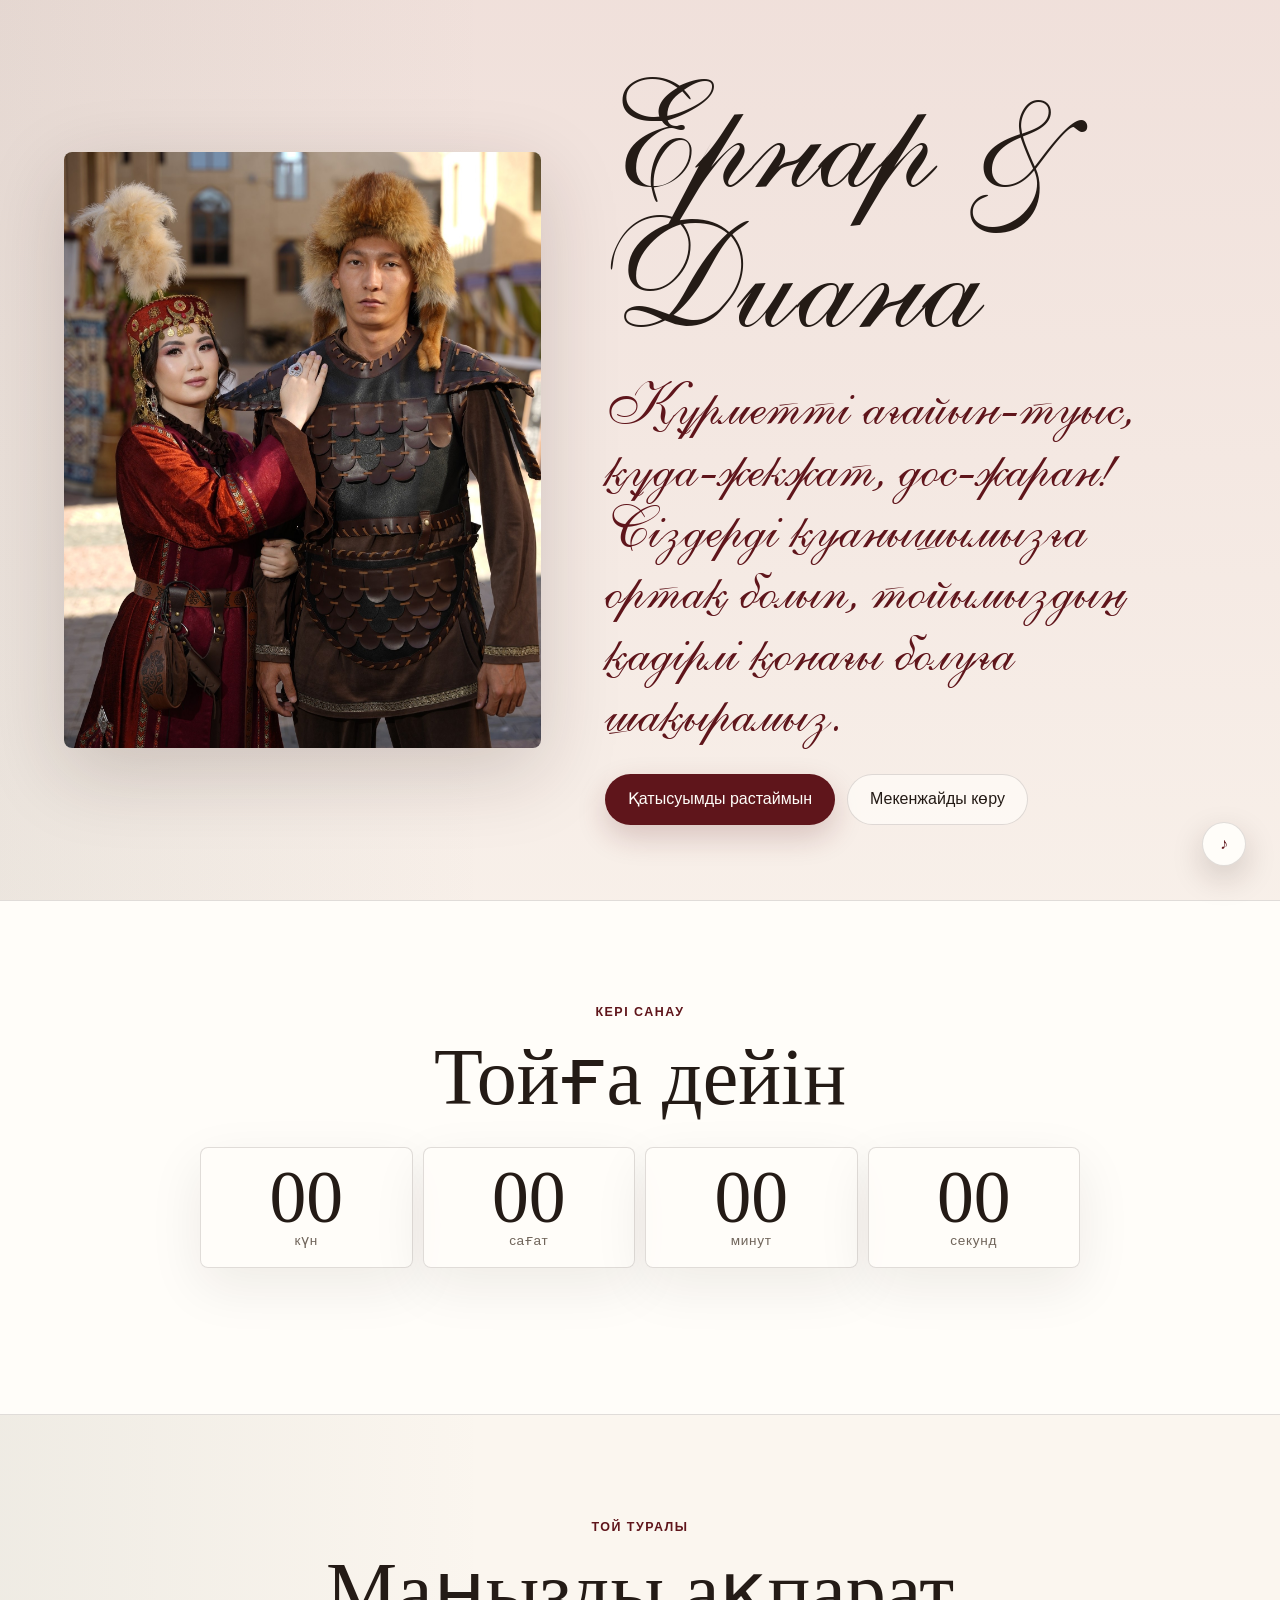
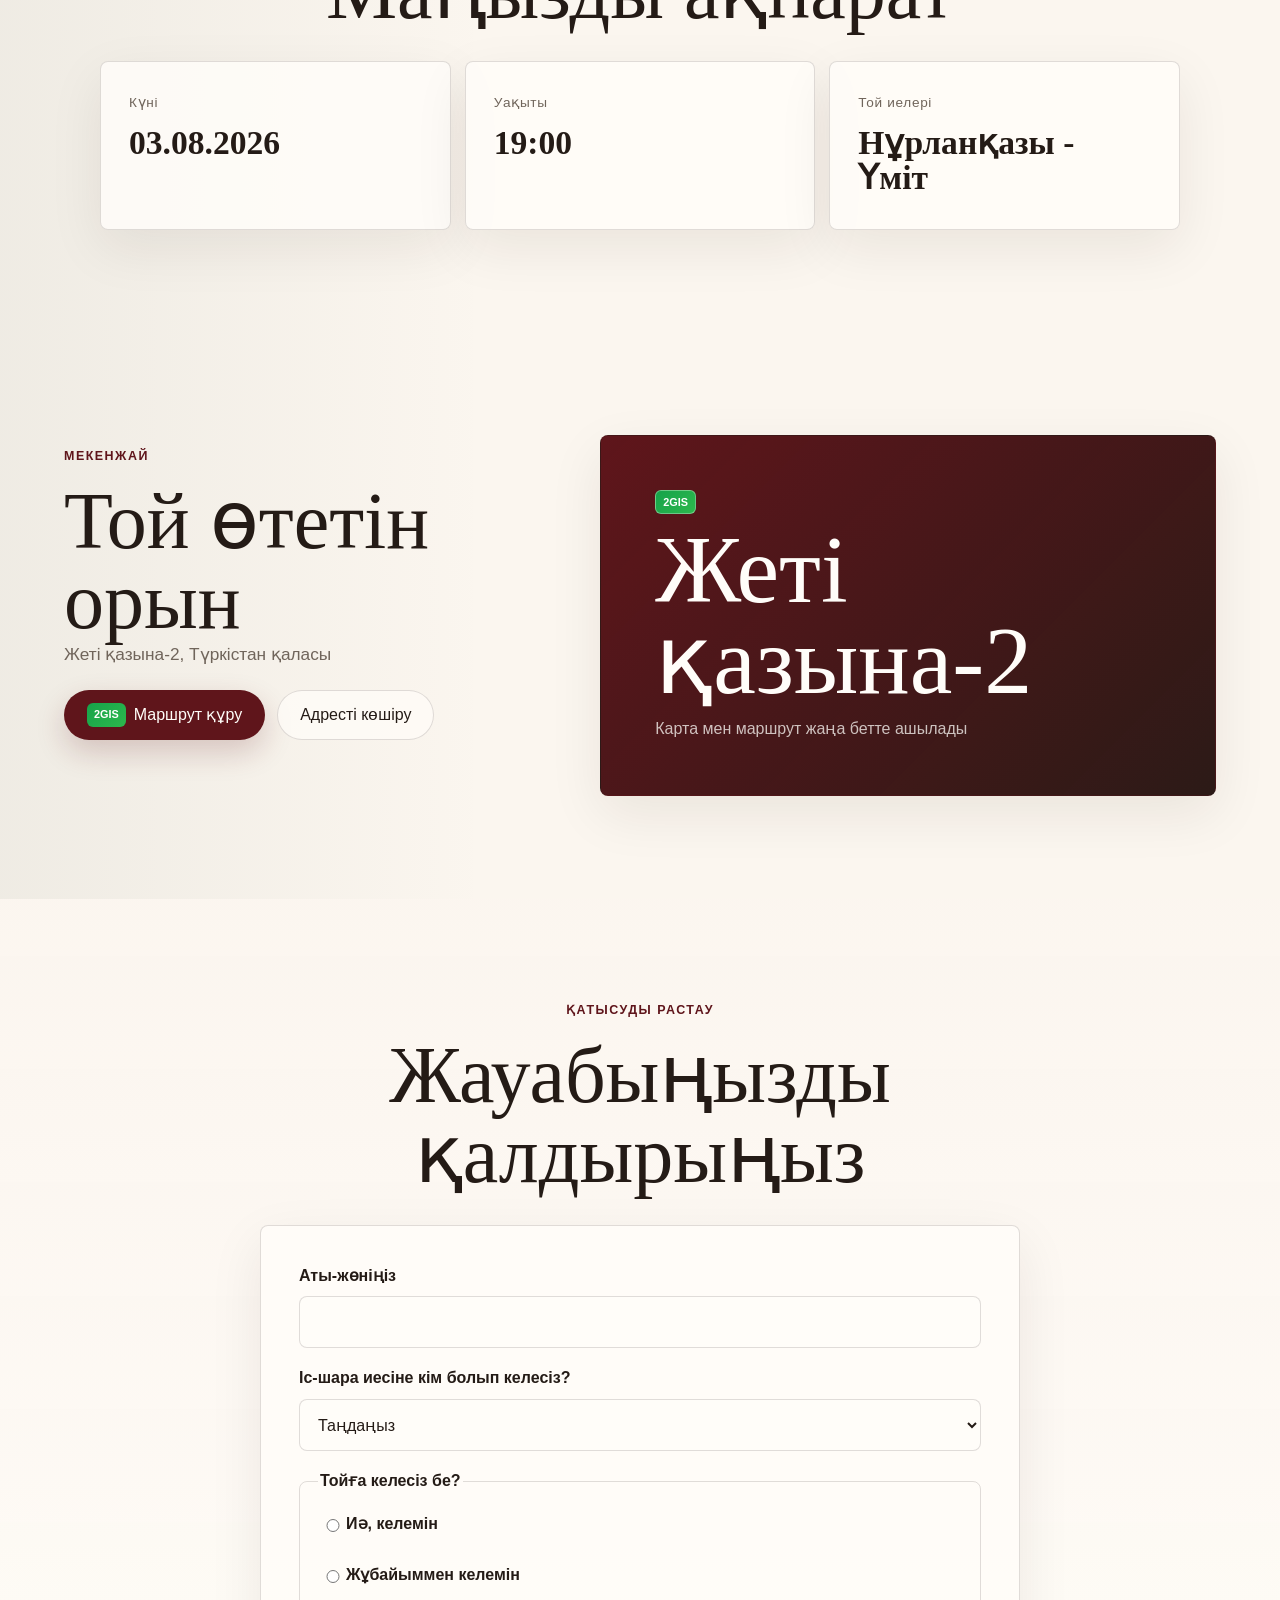
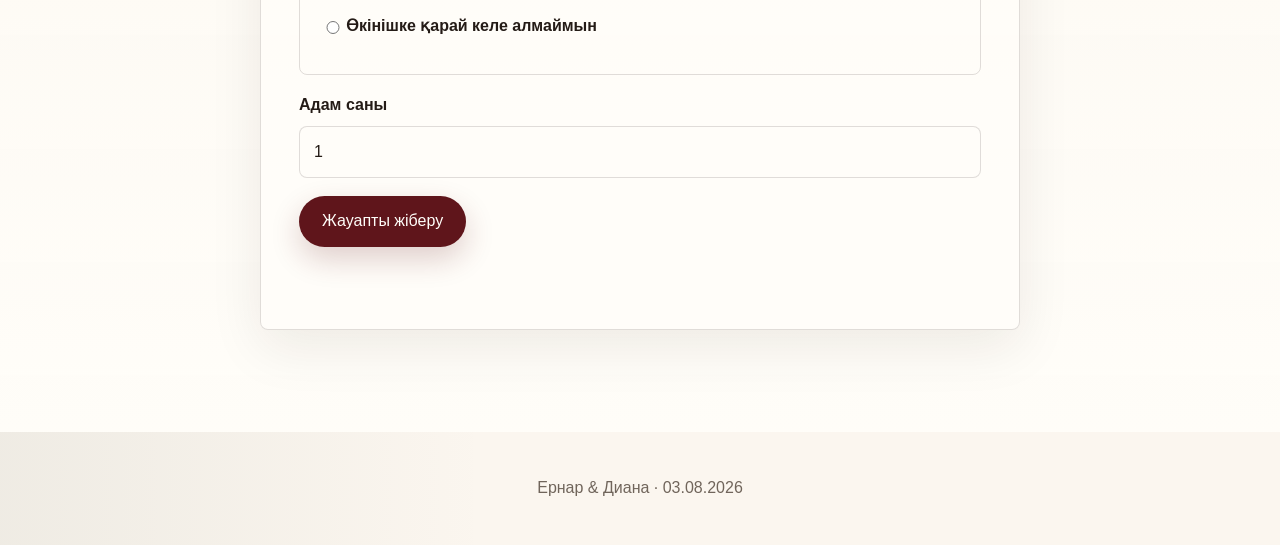
==== index.html @ bd75f4a7 "Prepare wedding site for Vercel" ====
<!doctype html>
<html lang="ru">
  <head>
    <meta charset="utf-8" />
    <meta name="viewport" content="width=device-width, initial-scale=1" />
    <title>Ернар & Диана</title>
    <meta
      name="description"
      content="Свадебное приглашение Ернара и Дианы"
    />
    <link rel="preload" href="app.css" as="style" />
    <link rel="stylesheet" href="app.css" />
  </head>
  <body>
    <audio id="bgMusic" loop preload="auto">
      <source
        src="assets/toi-music.mp3"
        type="audio/mpeg"
      />
    </audio>

    <button class="music-button floating-music" id="musicToggle" type="button" aria-label="Включить музыку">
      ♪
    </button>

    <main id="home">
      <section class="hero" aria-labelledby="heroTitle">
        <figure class="hero__photo" data-reveal="fade">
          <img src="assets/IMG_2744.JPG.jpeg" alt="Ернар мен Диана ұлттық киімде" />
        </figure>
        <div class="hero__content">
          <h1 id="heroTitle" data-reveal="up">Ернар & Диана</h1>
          <p class="hero__lead" data-reveal="up">
            Құрметті ағайын-туыс, құда-жекжат, дос-жаран! Сіздерді қуанышымызға
            ортақ болып, тойымыздың қадірлі қонағы болуға шақырамыз.
          </p>
          <div class="hero__actions" data-reveal="up">
            <a class="primary-button" href="#rsvp">Қатысуымды растаймын</a>
            <a class="ghost-button" href="#route">Мекенжайды көру</a>
          </div>
        </div>
      </section>

      <section class="section countdown-section" aria-labelledby="countdownTitle">
        <div class="section-heading" data-reveal="up">
          <p class="eyebrow">Кері санау</p>
          <h2 id="countdownTitle">Тойға дейін</h2>
        </div>
        <div class="countdown" id="countdown" aria-live="polite">
          <div data-reveal="up"><strong id="days">00</strong><span>күн</span></div>
          <div data-reveal="up" style="--reveal-delay: 80ms"><strong id="hours">00</strong><span>сағат</span></div>
          <div data-reveal="up" style="--reveal-delay: 160ms"><strong id="minutes">00</strong><span>минут</span></div>
          <div data-reveal="up" style="--reveal-delay: 240ms"><strong id="seconds">00</strong><span>секунд</span></div>
        </div>
        <p class="countdown-note" id="countdownNote" data-reveal="up"></p>
      </section>

      <section class="section details" id="details" aria-labelledby="detailsTitle">
        <div class="section-heading" data-reveal="up">
          <p class="eyebrow">Той туралы</p>
          <h2 id="detailsTitle">Маңызды ақпарат</h2>
        </div>
        <div class="detail-grid">
          <article data-reveal="up">
            <span>Күні</span>
            <strong>03.08.2026</strong>
          </article>
          <article data-reveal="up" style="--reveal-delay: 90ms">
            <span>Уақыты</span>
            <strong>19:00</strong>
          </article>
          <article data-reveal="up" style="--reveal-delay: 180ms">
            <span>Той иелері</span>
            <strong>Нұрланқазы - Үміт</strong>
          </article>
        </div>
      </section>

      <section class="section route" id="route" aria-labelledby="routeTitle">
        <div class="route__copy" data-reveal="left">
          <p class="eyebrow">Мекенжай</p>
          <h2 id="routeTitle">Той өтетін орын</h2>
          <p id="addressText"></p>
          <div class="route__actions">
            <a
              class="primary-button"
              href="https://2gis.kz/turkestan/geo/70000001106093046/68.244340,43.317621"
              target="_blank"
              rel="noopener"
            >
              <span class="gis-icon" aria-hidden="true">2GIS</span>
              Маршрут құру
            </a>
            <button class="ghost-button" id="copyAddress" type="button">
              Адресті көшіру
            </button>
          </div>
          <p class="status-text" id="copyStatus" aria-live="polite"></p>
        </div>
        <a
          class="map-link"
          href="https://2gis.kz/turkestan/geo/70000001106093046/68.244340,43.317621"
          target="_blank"
          rel="noopener"
          data-reveal="right"
          aria-label="Открыть маршрут в 2GIS"
        >
          <span class="gis-icon" aria-hidden="true">2GIS</span>
          <strong>Жеті қазына-2</strong>
          <small>Карта мен маршрут жаңа бетте ашылады</small>
        </a>
      </section>

      <section class="section rsvp" id="rsvp" aria-labelledby="rsvpTitle">
        <div class="section-heading" data-reveal="up">
          <p class="eyebrow">Қатысуды растау</p>
          <h2 id="rsvpTitle">Жауабыңызды қалдырыңыз</h2>
        </div>
        <form class="rsvp-form" id="rsvpForm" data-reveal="up">
          <label>
            <span>Аты-жөніңіз</span>
            <input name="fullName" type="text" autocomplete="name" required />
          </label>

          <label>
            <span>Іс-шара иесіне кім болып келесіз?</span>
            <select name="relation" id="relationSelect" required>
              <option value="">Таңдаңыз</option>
              <option>Туысы</option>
              <option>Құда-жекжат</option>
              <option>Досы</option>
              <option>Әріптесі</option>
              <option>Көршісі</option>
              <option value="Басқа">Басқа</option>
            </select>
          </label>

          <label class="relation-other" id="relationOther" hidden>
            <span>Өзіңіз жазыңыз</span>
            <input name="relationOther" type="text" maxlength="80" />
          </label>

          <fieldset>
            <legend>Тойға келесіз бе?</legend>
            <label class="radio-line">
              <input type="radio" name="attendance" value="Иә, келемін" required />
              <span>Иә, келемін</span>
            </label>
            <label class="radio-line">
              <input type="radio" name="attendance" value="Жұбайыммен келемін" />
              <span>Жұбайыммен келемін</span>
            </label>
            <label class="radio-line">
              <input type="radio" name="attendance" value="Өкінішке қарай келе алмаймын" />
              <span>Өкінішке қарай келе алмаймын</span>
            </label>
          </fieldset>

          <label>
            <span>Адам саны</span>
            <input name="guestCount" type="number" min="1" max="10" value="1" required />
          </label>

          <button class="primary-button" type="submit">Жауапты жіберу</button>
          <p class="status-text" id="formStatus" aria-live="polite"></p>
        </form>
      </section>
    </main>

    <footer class="site-footer">
      <p>Ернар & Диана · 03.08.2026</p>
    </footer>

    <script src="app.js" defer></script>
  </body>
</html>
---- app.css ----
@font-face {
  font-family: "Kazakh Script";
  src: url("assets/kazakh-script.woff2") format("woff2");
  font-weight: 400;
  font-style: normal;
  font-display: swap;
}

:root {
  --ink: #241b16;
  --muted: #70655b;
  --paper: #fbf6ef;
  --pearl: #fffdf9;
  --garnet: #8f1f28;
  --garnet-dark: #5f151b;
  --gold: #b98a4b;
  --sage: #637060;
  --line: rgba(36, 27, 22, 0.14);
  --shadow: 0 24px 80px rgba(42, 24, 16, 0.18);
  --radius: 8px;
  --ease: cubic-bezier(0.22, 1, 0.36, 1);
  color-scheme: light;
}

* {
  box-sizing: border-box;
}

html {
  scroll-behavior: smooth;
}

body {
  margin: 0;
  color: var(--ink);
  background:
    linear-gradient(90deg, rgba(99, 112, 96, 0.08), transparent 38%),
    linear-gradient(180deg, rgba(143, 31, 40, 0.1), transparent 34%),
    var(--paper);
  font-family: Montserrat, Arial, sans-serif;
  line-height: 1.55;
  -webkit-font-smoothing: antialiased;
  -moz-osx-font-smoothing: grayscale;
}

button,
input,
select {
  font: inherit;
}

a {
  color: inherit;
  text-decoration: none;
}

img {
  display: block;
  width: 100%;
  height: auto;
}

[hidden] {
  display: none !important;
}

[data-reveal] {
  opacity: 0;
  transition:
    opacity 0.8s var(--ease),
    transform 0.8s var(--ease);
  transition-delay: var(--reveal-delay, 0ms);
}

[data-reveal="up"] {
  transform: translateY(28px);
}

[data-reveal="down"] {
  transform: translateY(-20px);
}

[data-reveal="left"] {
  transform: translateX(-28px);
}

[data-reveal="right"] {
  transform: translateX(28px);
}

[data-reveal="fade"] {
  transform: none;
}

[data-reveal].is-visible {
  opacity: 1;
  transform: translate(0, 0);
}

.site-header {
  position: sticky;
  top: 0;
  z-index: 10;
  display: flex;
  align-items: center;
  justify-content: space-between;
  gap: 16px;
  padding: 14px clamp(18px, 5vw, 64px);
  border-bottom: 1px solid rgba(255, 255, 255, 0.7);
  background: rgba(251, 246, 239, 0.82);
  backdrop-filter: blur(18px);
}

.brand,
.music-button {
  width: 44px;
  height: 44px;
  display: grid;
  place-items: center;
  border: 1px solid var(--line);
  border-radius: 50%;
  background: var(--pearl);
}

.brand {
  font-family: Cormorant, Georgia, serif;
  font-weight: 700;
}

.music-button {
  color: var(--garnet-dark);
  cursor: pointer;
}

.floating-music {
  position: fixed;
  right: clamp(16px, 4vw, 34px);
  bottom: clamp(16px, 4vw, 34px);
  z-index: 20;
  box-shadow: 0 12px 32px rgba(42, 24, 16, 0.18);
}

.music-button.is-playing {
  color: var(--pearl);
  background: var(--garnet);
}

.top-nav {
  display: flex;
  align-items: center;
  gap: clamp(12px, 3vw, 32px);
  color: var(--muted);
  font-size: 0.92rem;
}

.top-nav a {
  transition: color 0.2s ease;
}

.top-nav a:hover {
  color: var(--ink);
}

.hero {
  min-height: 100svh;
  display: grid;
  grid-template-columns: minmax(300px, 0.78fr) minmax(320px, 1fr);
  gap: clamp(28px, 5vw, 76px);
  align-items: center;
  padding: clamp(24px, 5vw, 72px);
}

.hero__photo {
  margin: 0;
  border-radius: var(--radius);
  overflow: hidden;
  box-shadow: var(--shadow);
  background: var(--pearl);
}

.hero__photo img {
  aspect-ratio: 4 / 5;
  object-fit: cover;
  object-position: 52% 42%;
}

.hero__content {
  max-width: 720px;
}

.eyebrow {
  margin: 0 0 14px;
  color: var(--garnet-dark);
  font-size: 0.78rem;
  font-weight: 700;
  letter-spacing: 0.12em;
  text-transform: uppercase;
}

.hero h1 {
  margin: 0;
  font-family: "Kazakh Script", Cormorant, Georgia, serif;
  font-size: clamp(4.2rem, 13vw, 9.5rem);
  line-height: 0.92;
  font-weight: 400;
}

.hero__lead {
  max-width: 660px;
  margin: 22px 0 0;
  color: var(--garnet-dark);
  font-family: "Kazakh Script", Cormorant, Georgia, serif;
  font-size: clamp(2.05rem, 4.7vw, 3.65rem);
  line-height: 1.05;
  font-weight: 400;
}

.hero__actions,
.route__actions {
  display: flex;
  flex-wrap: wrap;
  gap: 12px;
}

.hero__actions {
  margin-top: 30px;
}

.primary-button,
.ghost-button {
  min-height: 48px;
  display: inline-flex;
  align-items: center;
  justify-content: center;
  gap: 8px;
  padding: 12px 22px;
  border: 1px solid transparent;
  border-radius: 999px;
  cursor: pointer;
  transition:
    transform 0.18s ease,
    box-shadow 0.18s ease,
    background 0.18s ease;
}

.gis-icon {
  min-width: 36px;
  height: 24px;
  display: inline-grid;
  place-items: center;
  padding: 0 7px;
  border-radius: 6px;
  color: #ffffff;
  background: linear-gradient(135deg, #16a34a, #2db84d);
  font-family: Montserrat, Arial, sans-serif;
  font-size: 0.68rem;
  font-weight: 800;
  letter-spacing: 0;
  line-height: 1;
}

.primary-button {
  color: var(--pearl);
  background: var(--garnet-dark);
  box-shadow: 0 12px 30px rgba(95, 21, 27, 0.2);
}

.ghost-button {
  color: var(--ink);
  border-color: var(--line);
  background: rgba(255, 253, 249, 0.72);
}

.primary-button:hover,
.ghost-button:hover {
  transform: translateY(-2px);
}

.primary-button:focus-visible,
.ghost-button:focus-visible,
.music-button:focus-visible,
.brand:focus-visible,
.top-nav a:focus-visible {
  outline: 3px solid rgba(185, 138, 75, 0.42);
  outline-offset: 3px;
}

.section {
  padding: clamp(54px, 8vw, 110px) clamp(18px, 5vw, 72px);
}

.section-heading {
  max-width: 760px;
  margin: 0 auto 30px;
  text-align: center;
}

.section h2,
.route h2 {
  margin: 0;
  font-family: Cormorant, Georgia, serif;
  font-size: clamp(2.4rem, 7vw, 5rem);
  line-height: 1;
  font-weight: 500;
}

.countdown-section,
.admin {
  background: var(--pearl);
  border-block: 1px solid var(--line);
}

.countdown {
  max-width: 880px;
  margin: 0 auto;
  display: grid;
  grid-template-columns: repeat(4, 1fr);
  gap: 10px;
}

.countdown div,
.detail-grid article,
.rsvp-form,
.table-wrap,
.map-link,
.admin-summary div {
  border: 1px solid var(--line);
  border-radius: var(--radius);
  background: rgba(255, 253, 249, 0.82);
  box-shadow: 0 18px 54px rgba(38, 28, 14, 0.08);
}

.countdown div {
  min-height: 112px;
  display: grid;
  place-items: center;
  padding: 16px 12px;
  text-align: center;
}

.countdown strong,
.admin-summary strong {
  display: block;
  font-family: Cormorant, Georgia, serif;
  font-size: clamp(2.4rem, 7vw, 4.6rem);
  line-height: 0.9;
  font-weight: 500;
}

.countdown span,
.detail-grid span,
.admin-summary span {
  color: var(--muted);
  font-size: 0.85rem;
  letter-spacing: 0.05em;
}

.countdown-note,
.status-text {
  min-height: 26px;
  margin: 18px 0 0;
  color: var(--sage);
  text-align: center;
}

.detail-grid {
  max-width: 1080px;
  margin: 0 auto;
  display: grid;
  grid-template-columns: repeat(3, 1fr);
  gap: 14px;
}

.detail-grid article {
  padding: 28px;
}

.detail-grid strong {
  display: block;
  margin: 10px 0 6px;
  font-family: Cormorant, Georgia, serif;
  font-size: 2.1rem;
  line-height: 1.05;
}

.detail-grid p,
.route__copy p:not(.eyebrow):not(.status-text) {
  margin: 0;
  color: var(--muted);
}

.route {
  display: grid;
  grid-template-columns: minmax(300px, 0.78fr) minmax(320px, 1fr);
  gap: clamp(22px, 5vw, 56px);
  align-items: center;
}

.route__copy p:not(.eyebrow):not(.status-text) {
  margin-bottom: 22px;
  font-size: 1.08rem;
}

.map-link {
  min-height: 360px;
  display: grid;
  align-content: center;
  gap: 10px;
  padding: clamp(28px, 5vw, 54px);
  color: var(--pearl);
  background:
    linear-gradient(135deg, rgba(95, 21, 27, 0.92), rgba(36, 27, 22, 0.86)),
    var(--garnet-dark);
}

.map-link span {
  width: max-content;
  border: 1px solid rgba(255, 253, 249, 0.34);
}

.map-link strong {
  font-family: Cormorant, Georgia, serif;
  font-size: clamp(3rem, 9vw, 6rem);
  line-height: 0.95;
  font-weight: 500;
}

.map-link small {
  color: rgba(255, 253, 249, 0.74);
  font-size: 1rem;
}

.rsvp {
  background:
    linear-gradient(180deg, rgba(251, 246, 239, 0.92), rgba(255, 253, 249, 0.96)),
    var(--paper);
}

.rsvp-form {
  max-width: 760px;
  margin: 0 auto;
  padding: clamp(22px, 4vw, 38px);
}

.rsvp-form label,
.rsvp-form fieldset {
  display: grid;
  gap: 8px;
  margin: 0 0 18px;
}

.rsvp-form span,
.rsvp-form legend {
  color: var(--ink);
  font-weight: 700;
}

.rsvp-form input,
.rsvp-form select {
  width: 100%;
  min-height: 52px;
  border: 1px solid var(--line);
  border-radius: 8px;
  padding: 12px 14px;
  color: var(--ink);
  background: var(--pearl);
}

.rsvp-form fieldset {
  border: 1px solid var(--line);
  border-radius: var(--radius);
  padding: 18px;
}

.radio-line {
  grid-template-columns: 20px 1fr;
  align-items: center;
  margin: 0;
  color: var(--muted);
}

.radio-line input {
  min-height: auto;
}

.relation-other {
  margin-top: -10px;
}

.relation-other span {
  color: var(--muted);
  font-size: 0.85rem;
  font-weight: 500;
}

.admin-summary {
  max-width: 1120px;
  margin: 0 auto 18px;
  display: grid;
  grid-template-columns: repeat(3, 1fr);
  gap: 12px;
}

.admin-summary div {
  padding: 18px;
  text-align: center;
}

.admin-actions {
  max-width: 1120px;
  margin: 0 auto 14px;
  display: flex;
  justify-content: flex-end;
}

body.is-admin-route {
  background: var(--pearl);
}

body.is-admin-route .hero,
body.is-admin-route .countdown-section,
body.is-admin-route .details,
body.is-admin-route .route,
body.is-admin-route .rsvp,
body.is-admin-route .site-footer,
body.is-admin-route .floating-music {
  display: none;
}

.table-wrap {
  max-width: 1120px;
  margin: 0 auto;
  overflow-x: auto;
}

table {
  width: 100%;
  min-width: 760px;
  border-collapse: collapse;
}

th,
td {
  padding: 16px;
  border-bottom: 1px solid var(--line);
  text-align: left;
}

th {
  color: var(--garnet-dark);
  font-size: 0.78rem;
  text-transform: uppercase;
}

td {
  color: var(--muted);
}

.site-footer {
  padding: 28px;
  color: var(--muted);
  text-align: center;
}

@media (prefers-reduced-motion: reduce) {
  html {
    scroll-behavior: auto;
  }

  [data-reveal] {
    opacity: 1;
    transform: none;
    transition: none;
  }
}

@media (max-width: 860px) {
  .hero,
  .route {
    grid-template-columns: 1fr;
  }

  .hero__photo {
    order: -1;
  }

  .hero__photo img {
    max-height: 72svh;
  }

  .countdown,
  .detail-grid {
    grid-template-columns: repeat(2, 1fr);
  }
}

@media (max-width: 560px) {
  .hero {
    min-height: auto;
    padding: 18px 16px 48px;
  }

  .hero h1 {
    font-size: clamp(3.5rem, 18vw, 5.2rem);
  }

  .hero__actions,
  .route__actions {
    flex-direction: column;
    align-items: stretch;
  }

  .primary-button,
  .ghost-button {
    width: 100%;
  }

  .countdown,
  .detail-grid,
  .admin-summary {
    grid-template-columns: 1fr;
  }

  .section {
    padding-inline: 16px;
  }

  .map-link {
    min-height: 280px;
  }
}
---- app.css ----
@font-face {
  font-family: "Kazakh Script";
  src: url("assets/kazakh-script.woff2") format("woff2");
  font-weight: 400;
  font-style: normal;
  font-display: swap;
}

:root {
  --ink: #241b16;
  --muted: #70655b;
  --paper: #fbf6ef;
  --pearl: #fffdf9;
  --garnet: #8f1f28;
  --garnet-dark: #5f151b;
  --gold: #b98a4b;
  --sage: #637060;
  --line: rgba(36, 27, 22, 0.14);
  --shadow: 0 24px 80px rgba(42, 24, 16, 0.18);
  --radius: 8px;
  --ease: cubic-bezier(0.22, 1, 0.36, 1);
  color-scheme: light;
}

* {
  box-sizing: border-box;
}

html {
  scroll-behavior: smooth;
}

body {
  margin: 0;
  color: var(--ink);
  background:
    linear-gradient(90deg, rgba(99, 112, 96, 0.08), transparent 38%),
    linear-gradient(180deg, rgba(143, 31, 40, 0.1), transparent 34%),
    var(--paper);
  font-family: Montserrat, Arial, sans-serif;
  line-height: 1.55;
  -webkit-font-smoothing: antialiased;
  -moz-osx-font-smoothing: grayscale;
}

button,
input,
select {
  font: inherit;
}

a {
  color: inherit;
  text-decoration: none;
}

img {
  display: block;
  width: 100%;
  height: auto;
}

[hidden] {
  display: none !important;
}

[data-reveal] {
  opacity: 0;
  transition:
    opacity 0.8s var(--ease),
    transform 0.8s var(--ease);
  transition-delay: var(--reveal-delay, 0ms);
}

[data-reveal="up"] {
  transform: translateY(28px);
}

[data-reveal="down"] {
  transform: translateY(-20px);
}

[data-reveal="left"] {
  transform: translateX(-28px);
}

[data-reveal="right"] {
  transform: translateX(28px);
}

[data-reveal="fade"] {
  transform: none;
}

[data-reveal].is-visible {
  opacity: 1;
  transform: translate(0, 0);
}

.site-header {
  position: sticky;
  top: 0;
  z-index: 10;
  display: flex;
  align-items: center;
  justify-content: space-between;
  gap: 16px;
  padding: 14px clamp(18px, 5vw, 64px);
  border-bottom: 1px solid rgba(255, 255, 255, 0.7);
  background: rgba(251, 246, 239, 0.82);
  backdrop-filter: blur(18px);
}

.brand,
.music-button {
  width: 44px;
  height: 44px;
  display: grid;
  place-items: center;
  border: 1px solid var(--line);
  border-radius: 50%;
  background: var(--pearl);
}

.brand {
  font-family: Cormorant, Georgia, serif;
  font-weight: 700;
}

.music-button {
  color: var(--garnet-dark);
  cursor: pointer;
}

.floating-music {
  position: fixed;
  right: clamp(16px, 4vw, 34px);
  bottom: clamp(16px, 4vw, 34px);
  z-index: 20;
  box-shadow: 0 12px 32px rgba(42, 24, 16, 0.18);
}

.music-button.is-playing {
  color: var(--pearl);
  background: var(--garnet);
}

.top-nav {
  display: flex;
  align-items: center;
  gap: clamp(12px, 3vw, 32px);
  color: var(--muted);
  font-size: 0.92rem;
}

.top-nav a {
  transition: color 0.2s ease;
}

.top-nav a:hover {
  color: var(--ink);
}

.hero {
  min-height: 100svh;
  display: grid;
  grid-template-columns: minmax(300px, 0.78fr) minmax(320px, 1fr);
  gap: clamp(28px, 5vw, 76px);
  align-items: center;
  padding: clamp(24px, 5vw, 72px);
}

.hero__photo {
  margin: 0;
  border-radius: var(--radius);
  overflow: hidden;
  box-shadow: var(--shadow);
  background: var(--pearl);
}

.hero__photo img {
  aspect-ratio: 4 / 5;
  object-fit: cover;
  object-position: 52% 42%;
}

.hero__content {
  max-width: 720px;
}

.eyebrow {
  margin: 0 0 14px;
  color: var(--garnet-dark);
  font-size: 0.78rem;
  font-weight: 700;
  letter-spacing: 0.12em;
  text-transform: uppercase;
}

.hero h1 {
  margin: 0;
  font-family: "Kazakh Script", Cormorant, Georgia, serif;
  font-size: clamp(4.2rem, 13vw, 9.5rem);
  line-height: 0.92;
  font-weight: 400;
}

.hero__lead {
  max-width: 660px;
  margin: 22px 0 0;
  color: var(--garnet-dark);
  font-family: "Kazakh Script", Cormorant, Georgia, serif;
  font-size: clamp(2.05rem, 4.7vw, 3.65rem);
  line-height: 1.05;
  font-weight: 400;
}

.hero__actions,
.route__actions {
  display: flex;
  flex-wrap: wrap;
  gap: 12px;
}

.hero__actions {
  margin-top: 30px;
}

.primary-button,
.ghost-button {
  min-height: 48px;
  display: inline-flex;
  align-items: center;
  justify-content: center;
  gap: 8px;
  padding: 12px 22px;
  border: 1px solid transparent;
  border-radius: 999px;
  cursor: pointer;
  transition:
    transform 0.18s ease,
    box-shadow 0.18s ease,
    background 0.18s ease;
}

.gis-icon {
  min-width: 36px;
  height: 24px;
  display: inline-grid;
  place-items: center;
  padding: 0 7px;
  border-radius: 6px;
  color: #ffffff;
  background: linear-gradient(135deg, #16a34a, #2db84d);
  font-family: Montserrat, Arial, sans-serif;
  font-size: 0.68rem;
  font-weight: 800;
  letter-spacing: 0;
  line-height: 1;
}

.primary-button {
  color: var(--pearl);
  background: var(--garnet-dark);
  box-shadow: 0 12px 30px rgba(95, 21, 27, 0.2);
}

.ghost-button {
  color: var(--ink);
  border-color: var(--line);
  background: rgba(255, 253, 249, 0.72);
}

.primary-button:hover,
.ghost-button:hover {
  transform: translateY(-2px);
}

.primary-button:focus-visible,
.ghost-button:focus-visible,
.music-button:focus-visible,
.brand:focus-visible,
.top-nav a:focus-visible {
  outline: 3px solid rgba(185, 138, 75, 0.42);
  outline-offset: 3px;
}

.section {
  padding: clamp(54px, 8vw, 110px) clamp(18px, 5vw, 72px);
}

.section-heading {
  max-width: 760px;
  margin: 0 auto 30px;
  text-align: center;
}

.section h2,
.route h2 {
  margin: 0;
  font-family: Cormorant, Georgia, serif;
  font-size: clamp(2.4rem, 7vw, 5rem);
  line-height: 1;
  font-weight: 500;
}

.countdown-section,
.admin {
  background: var(--pearl);
  border-block: 1px solid var(--line);
}

.countdown {
  max-width: 880px;
  margin: 0 auto;
  display: grid;
  grid-template-columns: repeat(4, 1fr);
  gap: 10px;
}

.countdown div,
.detail-grid article,
.rsvp-form,
.table-wrap,
.map-link,
.admin-summary div {
  border: 1px solid var(--line);
  border-radius: var(--radius);
  background: rgba(255, 253, 249, 0.82);
  box-shadow: 0 18px 54px rgba(38, 28, 14, 0.08);
}

.countdown div {
  min-height: 112px;
  display: grid;
  place-items: center;
  padding: 16px 12px;
  text-align: center;
}

.countdown strong,
.admin-summary strong {
  display: block;
  font-family: Cormorant, Georgia, serif;
  font-size: clamp(2.4rem, 7vw, 4.6rem);
  line-height: 0.9;
  font-weight: 500;
}

.countdown span,
.detail-grid span,
.admin-summary span {
  color: var(--muted);
  font-size: 0.85rem;
  letter-spacing: 0.05em;
}

.countdown-note,
.status-text {
  min-height: 26px;
  margin: 18px 0 0;
  color: var(--sage);
  text-align: center;
}

.detail-grid {
  max-width: 1080px;
  margin: 0 auto;
  display: grid;
  grid-template-columns: repeat(3, 1fr);
  gap: 14px;
}

.detail-grid article {
  padding: 28px;
}

.detail-grid strong {
  display: block;
  margin: 10px 0 6px;
  font-family: Cormorant, Georgia, serif;
  font-size: 2.1rem;
  line-height: 1.05;
}

.detail-grid p,
.route__copy p:not(.eyebrow):not(.status-text) {
  margin: 0;
  color: var(--muted);
}

.route {
  display: grid;
  grid-template-columns: minmax(300px, 0.78fr) minmax(320px, 1fr);
  gap: clamp(22px, 5vw, 56px);
  align-items: center;
}

.route__copy p:not(.eyebrow):not(.status-text) {
  margin-bottom: 22px;
  font-size: 1.08rem;
}

.map-link {
  min-height: 360px;
  display: grid;
  align-content: center;
  gap: 10px;
  padding: clamp(28px, 5vw, 54px);
  color: var(--pearl);
  background:
    linear-gradient(135deg, rgba(95, 21, 27, 0.92), rgba(36, 27, 22, 0.86)),
    var(--garnet-dark);
}

.map-link span {
  width: max-content;
  border: 1px solid rgba(255, 253, 249, 0.34);
}

.map-link strong {
  font-family: Cormorant, Georgia, serif;
  font-size: clamp(3rem, 9vw, 6rem);
  line-height: 0.95;
  font-weight: 500;
}

.map-link small {
  color: rgba(255, 253, 249, 0.74);
  font-size: 1rem;
}

.rsvp {
  background:
    linear-gradient(180deg, rgba(251, 246, 239, 0.92), rgba(255, 253, 249, 0.96)),
    var(--paper);
}

.rsvp-form {
  max-width: 760px;
  margin: 0 auto;
  padding: clamp(22px, 4vw, 38px);
}

.rsvp-form label,
.rsvp-form fieldset {
  display: grid;
  gap: 8px;
  margin: 0 0 18px;
}

.rsvp-form span,
.rsvp-form legend {
  color: var(--ink);
  font-weight: 700;
}

.rsvp-form input,
.rsvp-form select {
  width: 100%;
  min-height: 52px;
  border: 1px solid var(--line);
  border-radius: 8px;
  padding: 12px 14px;
  color: var(--ink);
  background: var(--pearl);
}

.rsvp-form fieldset {
  border: 1px solid var(--line);
  border-radius: var(--radius);
  padding: 18px;
}

.radio-line {
  grid-template-columns: 20px 1fr;
  align-items: center;
  margin: 0;
  color: var(--muted);
}

.radio-line input {
  min-height: auto;
}

.relation-other {
  margin-top: -10px;
}

.relation-other span {
  color: var(--muted);
  font-size: 0.85rem;
  font-weight: 500;
}

.admin-summary {
  max-width: 1120px;
  margin: 0 auto 18px;
  display: grid;
  grid-template-columns: repeat(3, 1fr);
  gap: 12px;
}

.admin-summary div {
  padding: 18px;
  text-align: center;
}

.admin-actions {
  max-width: 1120px;
  margin: 0 auto 14px;
  display: flex;
  justify-content: flex-end;
}

body.is-admin-route {
  background: var(--pearl);
}

body.is-admin-route .hero,
body.is-admin-route .countdown-section,
body.is-admin-route .details,
body.is-admin-route .route,
body.is-admin-route .rsvp,
body.is-admin-route .site-footer,
body.is-admin-route .floating-music {
  display: none;
}

.table-wrap {
  max-width: 1120px;
  margin: 0 auto;
  overflow-x: auto;
}

table {
  width: 100%;
  min-width: 760px;
  border-collapse: collapse;
}

th,
td {
  padding: 16px;
  border-bottom: 1px solid var(--line);
  text-align: left;
}

th {
  color: var(--garnet-dark);
  font-size: 0.78rem;
  text-transform: uppercase;
}

td {
  color: var(--muted);
}

.site-footer {
  padding: 28px;
  color: var(--muted);
  text-align: center;
}

@media (prefers-reduced-motion: reduce) {
  html {
    scroll-behavior: auto;
  }

  [data-reveal] {
    opacity: 1;
    transform: none;
    transition: none;
  }
}

@media (max-width: 860px) {
  .hero,
  .route {
    grid-template-columns: 1fr;
  }

  .hero__photo {
    order: -1;
  }

  .hero__photo img {
    max-height: 72svh;
  }

  .countdown,
  .detail-grid {
    grid-template-columns: repeat(2, 1fr);
  }
}

@media (max-width: 560px) {
  .hero {
    min-height: auto;
    padding: 18px 16px 48px;
  }

  .hero h1 {
    font-size: clamp(3.5rem, 18vw, 5.2rem);
  }

  .hero__actions,
  .route__actions {
    flex-direction: column;
    align-items: stretch;
  }

  .primary-button,
  .ghost-button {
    width: 100%;
  }

  .countdown,
  .detail-grid,
  .admin-summary {
    grid-template-columns: 1fr;
  }

  .section {
    padding-inline: 16px;
  }

  .map-link {
    min-height: 280px;
  }
}
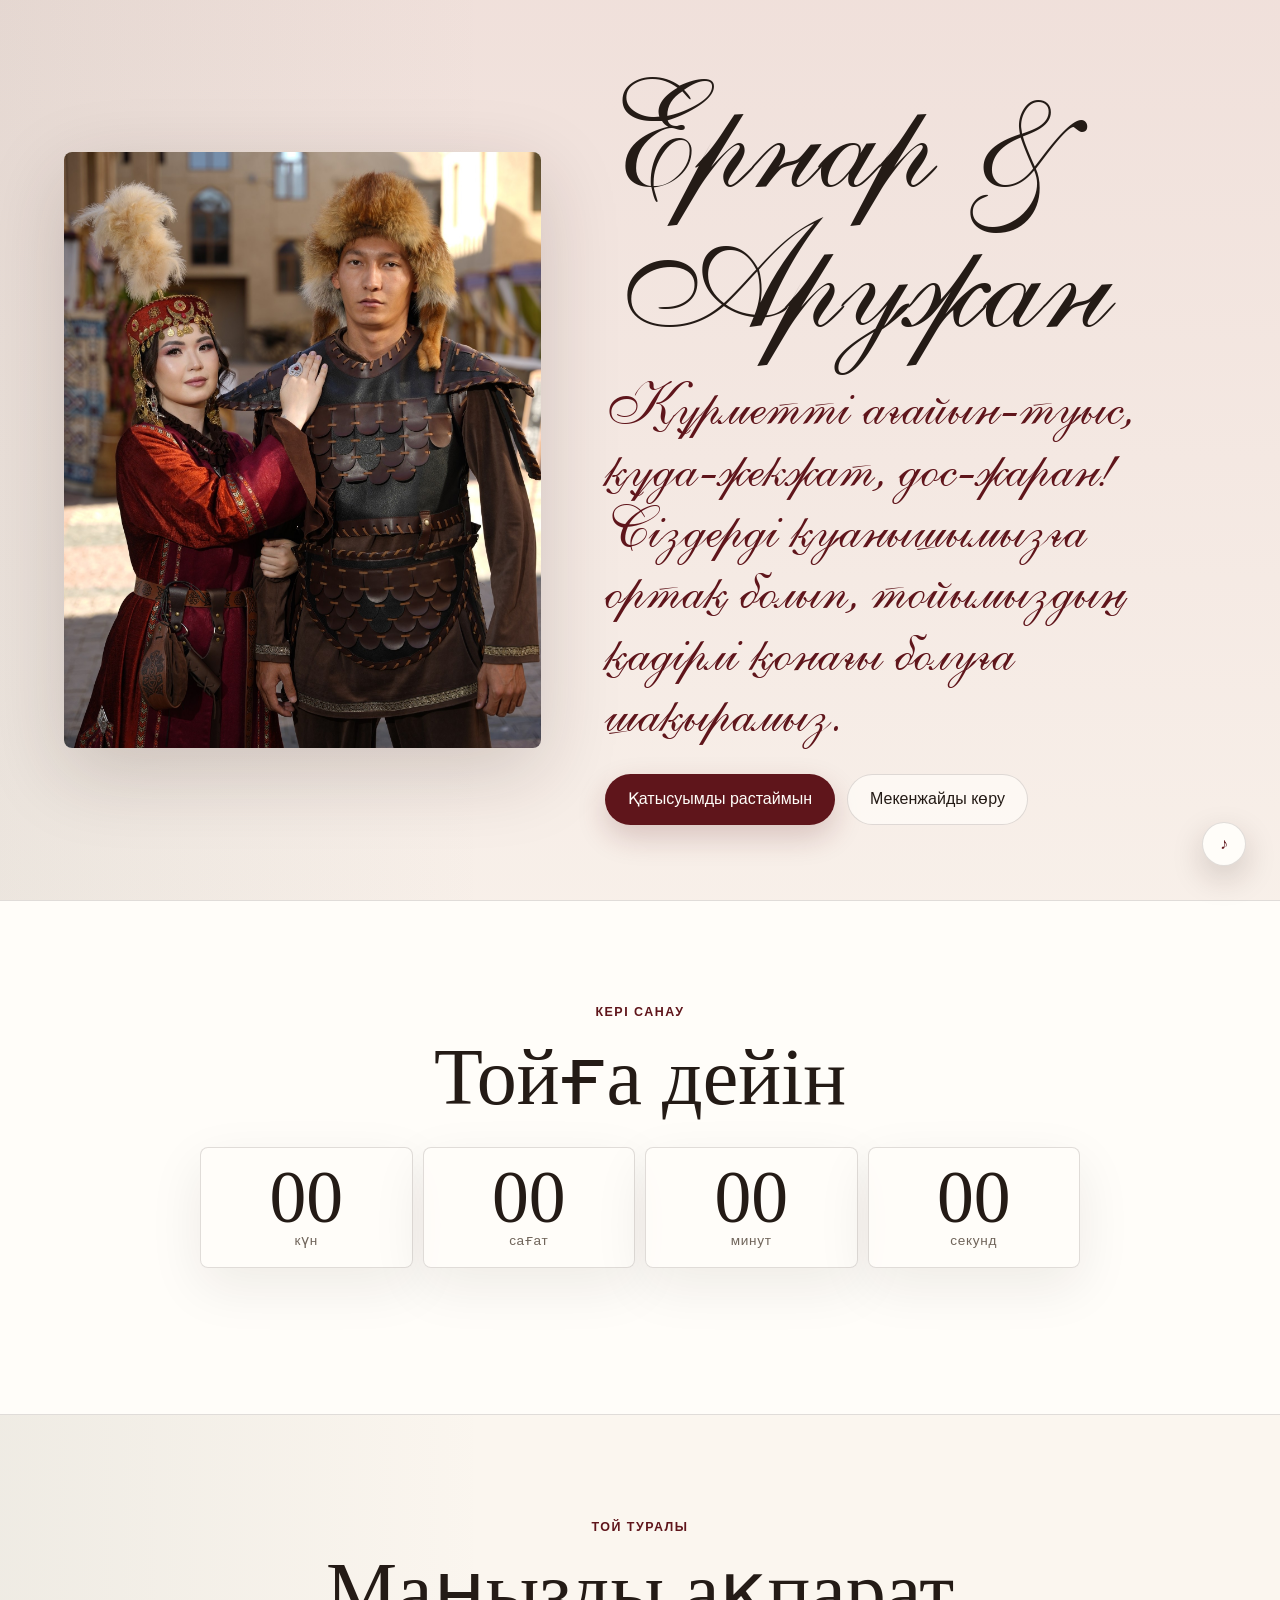
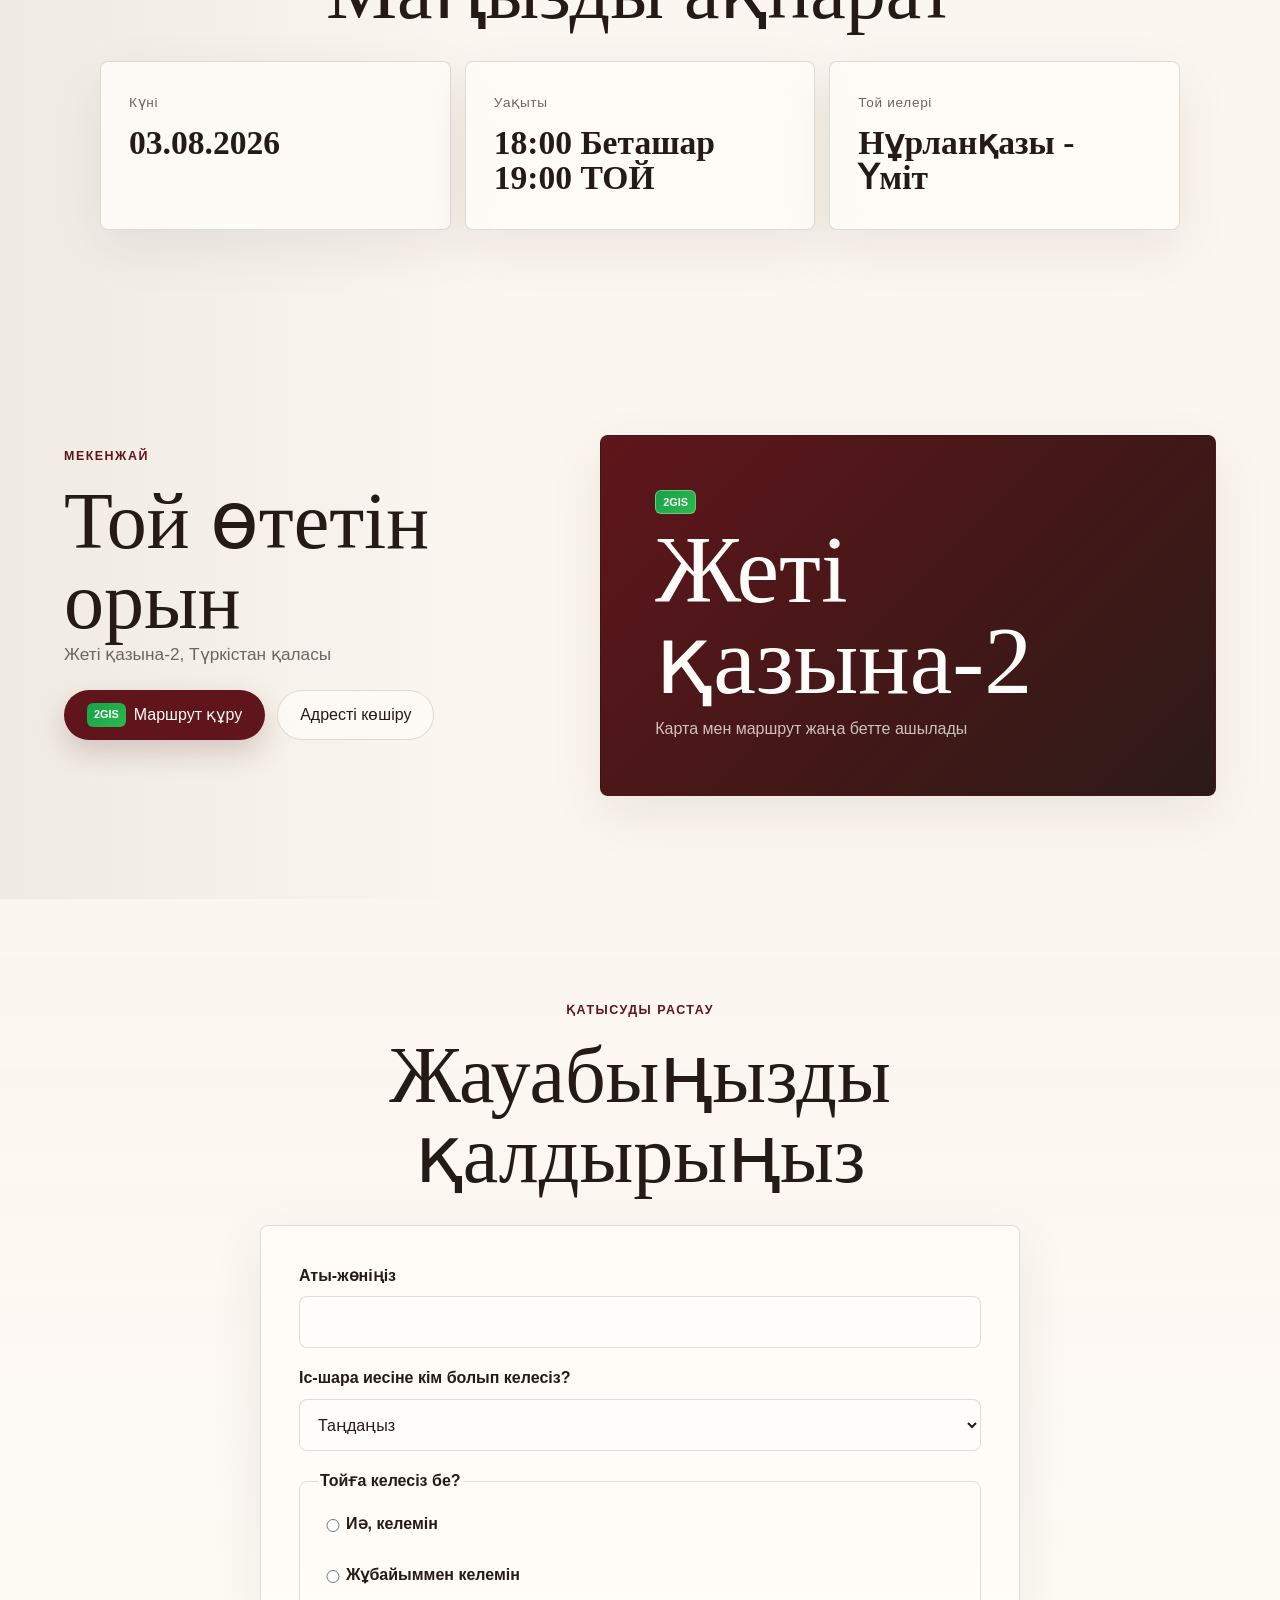
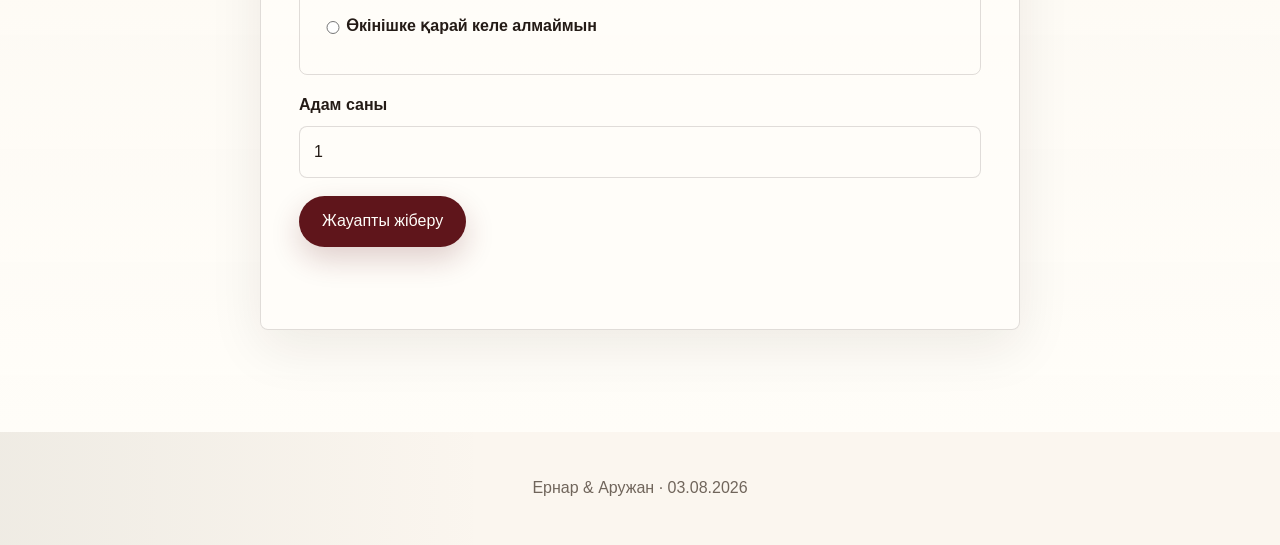
==== commit dad4930a: "Update wedding details and mobile layout" ====
--- a/index.html
+++ b/index.html
@@ -3,10 +3,10 @@
   <head>
     <meta charset="utf-8" />
     <meta name="viewport" content="width=device-width, initial-scale=1" />
-    <title>Ернар & Диана</title>
+    <title>Ернар & Аружан</title>
     <meta
       name="description"
-      content="Свадебное приглашение Ернара и Дианы"
+      content="Свадебное приглашение Ернара и Аружан"
     />
     <link rel="preload" href="app.css" as="style" />
     <link rel="stylesheet" href="app.css" />
@@ -26,10 +26,10 @@
     <main id="home">
       <section class="hero" aria-labelledby="heroTitle">
         <figure class="hero__photo" data-reveal="fade">
-          <img src="assets/IMG_2744.JPG.jpeg" alt="Ернар мен Диана ұлттық киімде" />
+          <img src="assets/IMG_2744.JPG.jpeg" alt="Ернар мен Аружан ұлттық киімде" />
         </figure>
         <div class="hero__content">
-          <h1 id="heroTitle" data-reveal="up">Ернар & Диана</h1>
+          <h1 id="heroTitle" data-reveal="up">Ернар & Аружан</h1>
           <p class="hero__lead" data-reveal="up">
             Құрметті ағайын-туыс, құда-жекжат, дос-жаран! Сіздерді қуанышымызға
             ортақ болып, тойымыздың қадірлі қонағы болуға шақырамыз.
@@ -67,7 +67,7 @@
           </article>
           <article data-reveal="up" style="--reveal-delay: 90ms">
             <span>Уақыты</span>
-            <strong>19:00</strong>
+            <strong>18:00 Беташар<br />19:00 ТОЙ</strong>
           </article>
           <article data-reveal="up" style="--reveal-delay: 180ms">
             <span>Той иелері</span>
@@ -168,7 +168,7 @@
     </main>
 
     <footer class="site-footer">
-      <p>Ернар & Диана · 03.08.2026</p>
+      <p>Ернар & Аружан · 03.08.2026</p>
     </footer>
 
     <script src="app.js" defer></script>
--- a/app.css
+++ b/app.css
@@ -28,6 +28,7 @@
 
 html {
   scroll-behavior: smooth;
+  overflow-x: hidden;
 }
 
 body {
@@ -41,6 +42,7 @@
   line-height: 1.55;
   -webkit-font-smoothing: antialiased;
   -moz-osx-font-smoothing: grayscale;
+  overflow-x: hidden;
 }
 
 button,
@@ -241,6 +243,7 @@
     transform 0.18s ease,
     box-shadow 0.18s ease,
     background 0.18s ease;
+  touch-action: manipulation;
 }
 
 .gis-icon {
@@ -596,12 +599,38 @@
 
 @media (max-width: 560px) {
   .hero {
-    min-height: auto;
-    padding: 18px 16px 48px;
+    min-height: 100dvh;
+    align-content: start;
+    gap: 22px;
+    padding: max(14px, env(safe-area-inset-top)) 16px 44px;
+  }
+
+  .hero__photo {
+    width: min(100%, 420px);
+    justify-self: center;
+  }
+
+  .hero__photo img {
+    max-height: 48dvh;
+    aspect-ratio: 3 / 4;
+    object-position: 52% 36%;
+  }
+
+  .hero__content {
+    max-width: 100%;
+    text-align: center;
   }
 
   .hero h1 {
-    font-size: clamp(3.5rem, 18vw, 5.2rem);
+    font-size: clamp(3.05rem, 15vw, 4.75rem);
+    line-height: 0.96;
+    overflow-wrap: anywhere;
+  }
+
+  .hero__lead {
+    margin-top: 16px;
+    font-size: clamp(1.65rem, 7.8vw, 2.25rem);
+    line-height: 1.08;
   }
 
   .hero__actions,
@@ -613,19 +642,100 @@
   .primary-button,
   .ghost-button {
     width: 100%;
-  }
-
-  .countdown,
+    min-height: 52px;
+    padding-inline: 16px;
+    text-align: center;
+  }
+
+  .countdown {
+    grid-template-columns: repeat(2, minmax(0, 1fr));
+    gap: 8px;
+  }
+
+  .countdown div {
+    min-height: 94px;
+    padding: 14px 8px;
+  }
+
+  .countdown strong {
+    font-size: clamp(2.25rem, 13vw, 3.35rem);
+  }
+
   .detail-grid,
   .admin-summary {
     grid-template-columns: 1fr;
   }
 
   .section {
-    padding-inline: 16px;
+    padding: 48px 16px;
+  }
+
+  .section-heading {
+    margin-bottom: 22px;
+  }
+
+  .section h2,
+  .route h2 {
+    font-size: clamp(2.15rem, 13vw, 3.35rem);
+  }
+
+  .detail-grid article {
+    padding: 22px 18px;
+  }
+
+  .detail-grid strong {
+    font-size: clamp(1.7rem, 10vw, 2.25rem);
   }
 
   .map-link {
-    min-height: 280px;
-  }
-}
+    min-height: 240px;
+    padding: 28px 22px;
+  }
+
+  .map-link strong {
+    font-size: clamp(2.45rem, 15vw, 3.5rem);
+  }
+
+  .rsvp-form {
+    padding: 18px 14px;
+  }
+
+  .rsvp-form fieldset {
+    padding: 14px;
+  }
+
+  .floating-music {
+    top: max(14px, env(safe-area-inset-top));
+    right: 16px;
+    bottom: auto;
+  }
+
+  .site-footer {
+    padding: 24px 16px calc(32px + env(safe-area-inset-bottom));
+  }
+}
+
+@media (max-width: 380px) {
+  .hero {
+    padding-inline: 12px;
+  }
+
+  .hero h1 {
+    font-size: clamp(2.7rem, 14.5vw, 3.3rem);
+  }
+
+  .hero__lead {
+    font-size: 1.55rem;
+  }
+
+  .countdown span,
+  .detail-grid span,
+  .admin-summary span {
+    font-size: 0.78rem;
+  }
+
+  .rsvp-form span,
+  .rsvp-form legend {
+    font-size: 0.95rem;
+  }
+}
--- a/app.css
+++ b/app.css
@@ -28,6 +28,7 @@
 
 html {
   scroll-behavior: smooth;
+  overflow-x: hidden;
 }
 
 body {
@@ -41,6 +42,7 @@
   line-height: 1.55;
   -webkit-font-smoothing: antialiased;
   -moz-osx-font-smoothing: grayscale;
+  overflow-x: hidden;
 }
 
 button,
@@ -241,6 +243,7 @@
     transform 0.18s ease,
     box-shadow 0.18s ease,
     background 0.18s ease;
+  touch-action: manipulation;
 }
 
 .gis-icon {
@@ -596,12 +599,38 @@
 
 @media (max-width: 560px) {
   .hero {
-    min-height: auto;
-    padding: 18px 16px 48px;
+    min-height: 100dvh;
+    align-content: start;
+    gap: 22px;
+    padding: max(14px, env(safe-area-inset-top)) 16px 44px;
+  }
+
+  .hero__photo {
+    width: min(100%, 420px);
+    justify-self: center;
+  }
+
+  .hero__photo img {
+    max-height: 48dvh;
+    aspect-ratio: 3 / 4;
+    object-position: 52% 36%;
+  }
+
+  .hero__content {
+    max-width: 100%;
+    text-align: center;
   }
 
   .hero h1 {
-    font-size: clamp(3.5rem, 18vw, 5.2rem);
+    font-size: clamp(3.05rem, 15vw, 4.75rem);
+    line-height: 0.96;
+    overflow-wrap: anywhere;
+  }
+
+  .hero__lead {
+    margin-top: 16px;
+    font-size: clamp(1.65rem, 7.8vw, 2.25rem);
+    line-height: 1.08;
   }
 
   .hero__actions,
@@ -613,19 +642,100 @@
   .primary-button,
   .ghost-button {
     width: 100%;
-  }
-
-  .countdown,
+    min-height: 52px;
+    padding-inline: 16px;
+    text-align: center;
+  }
+
+  .countdown {
+    grid-template-columns: repeat(2, minmax(0, 1fr));
+    gap: 8px;
+  }
+
+  .countdown div {
+    min-height: 94px;
+    padding: 14px 8px;
+  }
+
+  .countdown strong {
+    font-size: clamp(2.25rem, 13vw, 3.35rem);
+  }
+
   .detail-grid,
   .admin-summary {
     grid-template-columns: 1fr;
   }
 
   .section {
-    padding-inline: 16px;
+    padding: 48px 16px;
+  }
+
+  .section-heading {
+    margin-bottom: 22px;
+  }
+
+  .section h2,
+  .route h2 {
+    font-size: clamp(2.15rem, 13vw, 3.35rem);
+  }
+
+  .detail-grid article {
+    padding: 22px 18px;
+  }
+
+  .detail-grid strong {
+    font-size: clamp(1.7rem, 10vw, 2.25rem);
   }
 
   .map-link {
-    min-height: 280px;
-  }
-}
+    min-height: 240px;
+    padding: 28px 22px;
+  }
+
+  .map-link strong {
+    font-size: clamp(2.45rem, 15vw, 3.5rem);
+  }
+
+  .rsvp-form {
+    padding: 18px 14px;
+  }
+
+  .rsvp-form fieldset {
+    padding: 14px;
+  }
+
+  .floating-music {
+    top: max(14px, env(safe-area-inset-top));
+    right: 16px;
+    bottom: auto;
+  }
+
+  .site-footer {
+    padding: 24px 16px calc(32px + env(safe-area-inset-bottom));
+  }
+}
+
+@media (max-width: 380px) {
+  .hero {
+    padding-inline: 12px;
+  }
+
+  .hero h1 {
+    font-size: clamp(2.7rem, 14.5vw, 3.3rem);
+  }
+
+  .hero__lead {
+    font-size: 1.55rem;
+  }
+
+  .countdown span,
+  .detail-grid span,
+  .admin-summary span {
+    font-size: 0.78rem;
+  }
+
+  .rsvp-form span,
+  .rsvp-form legend {
+    font-size: 0.95rem;
+  }
+}
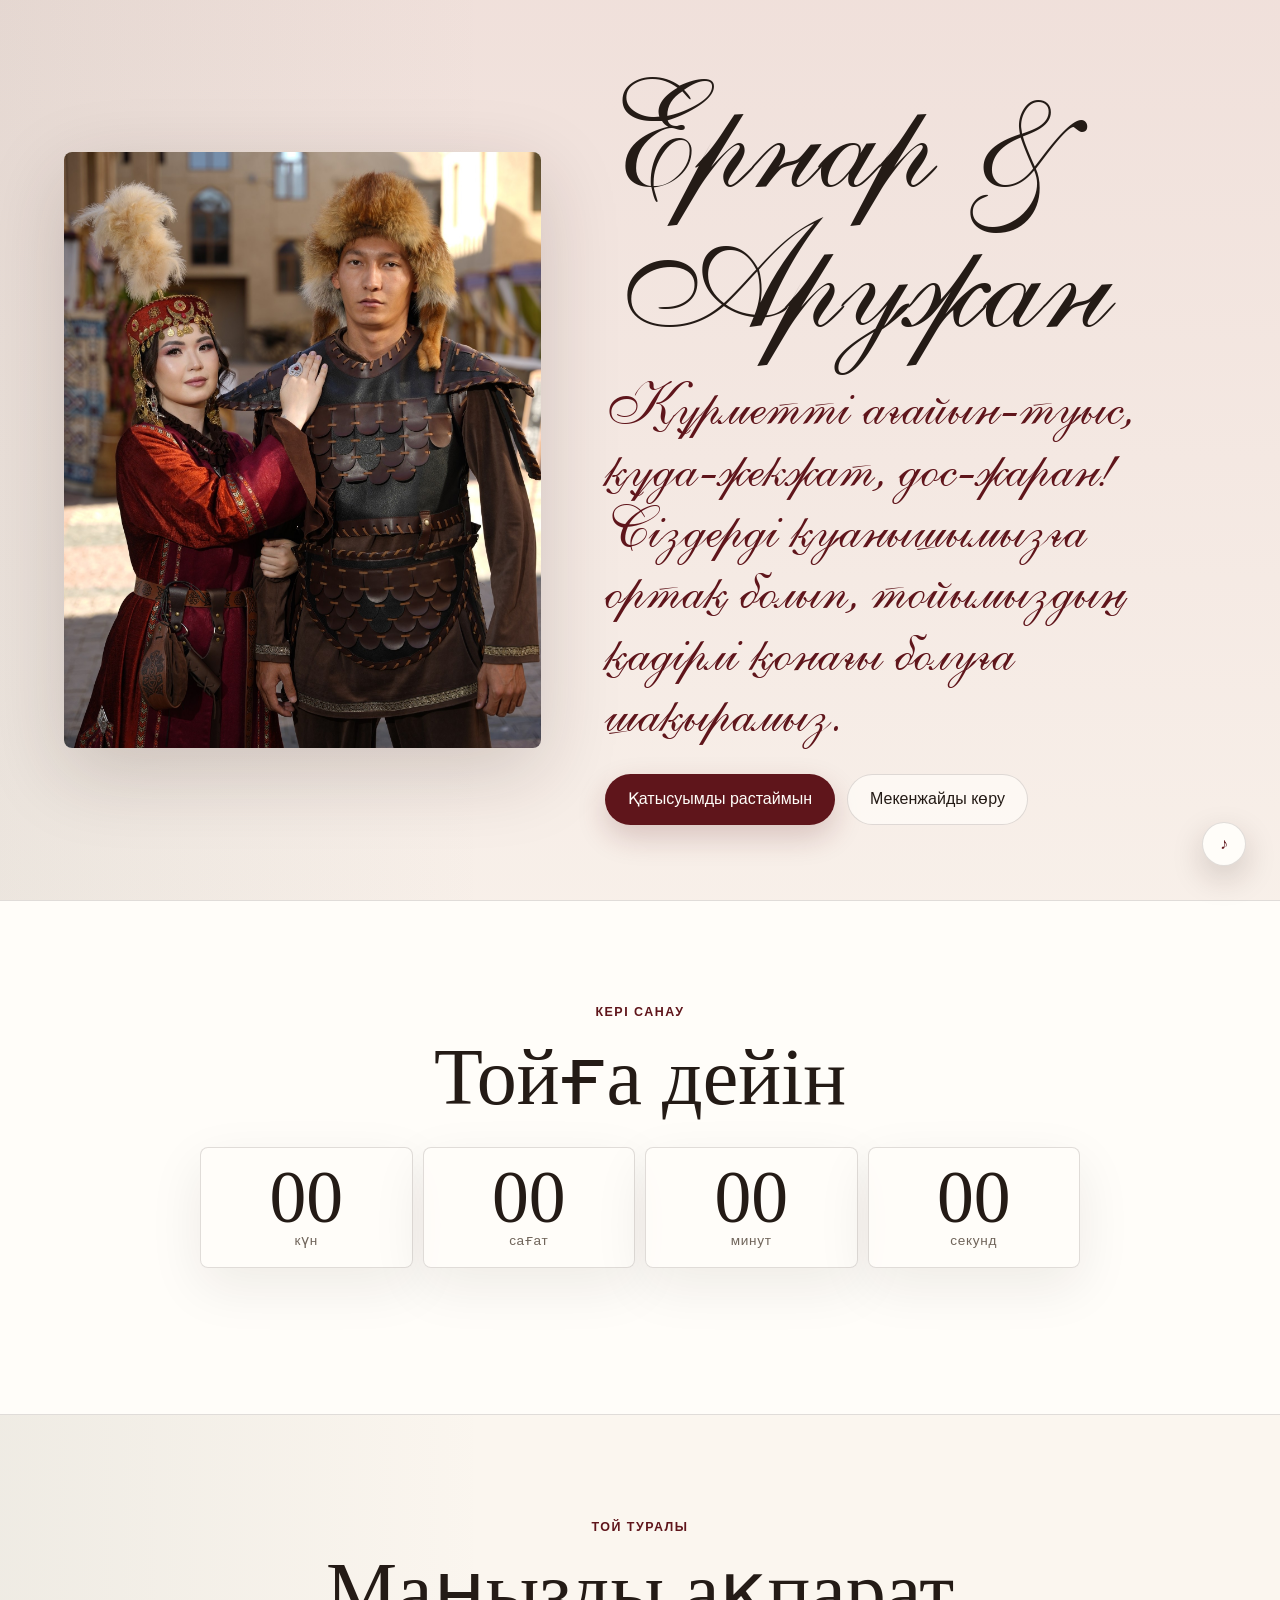
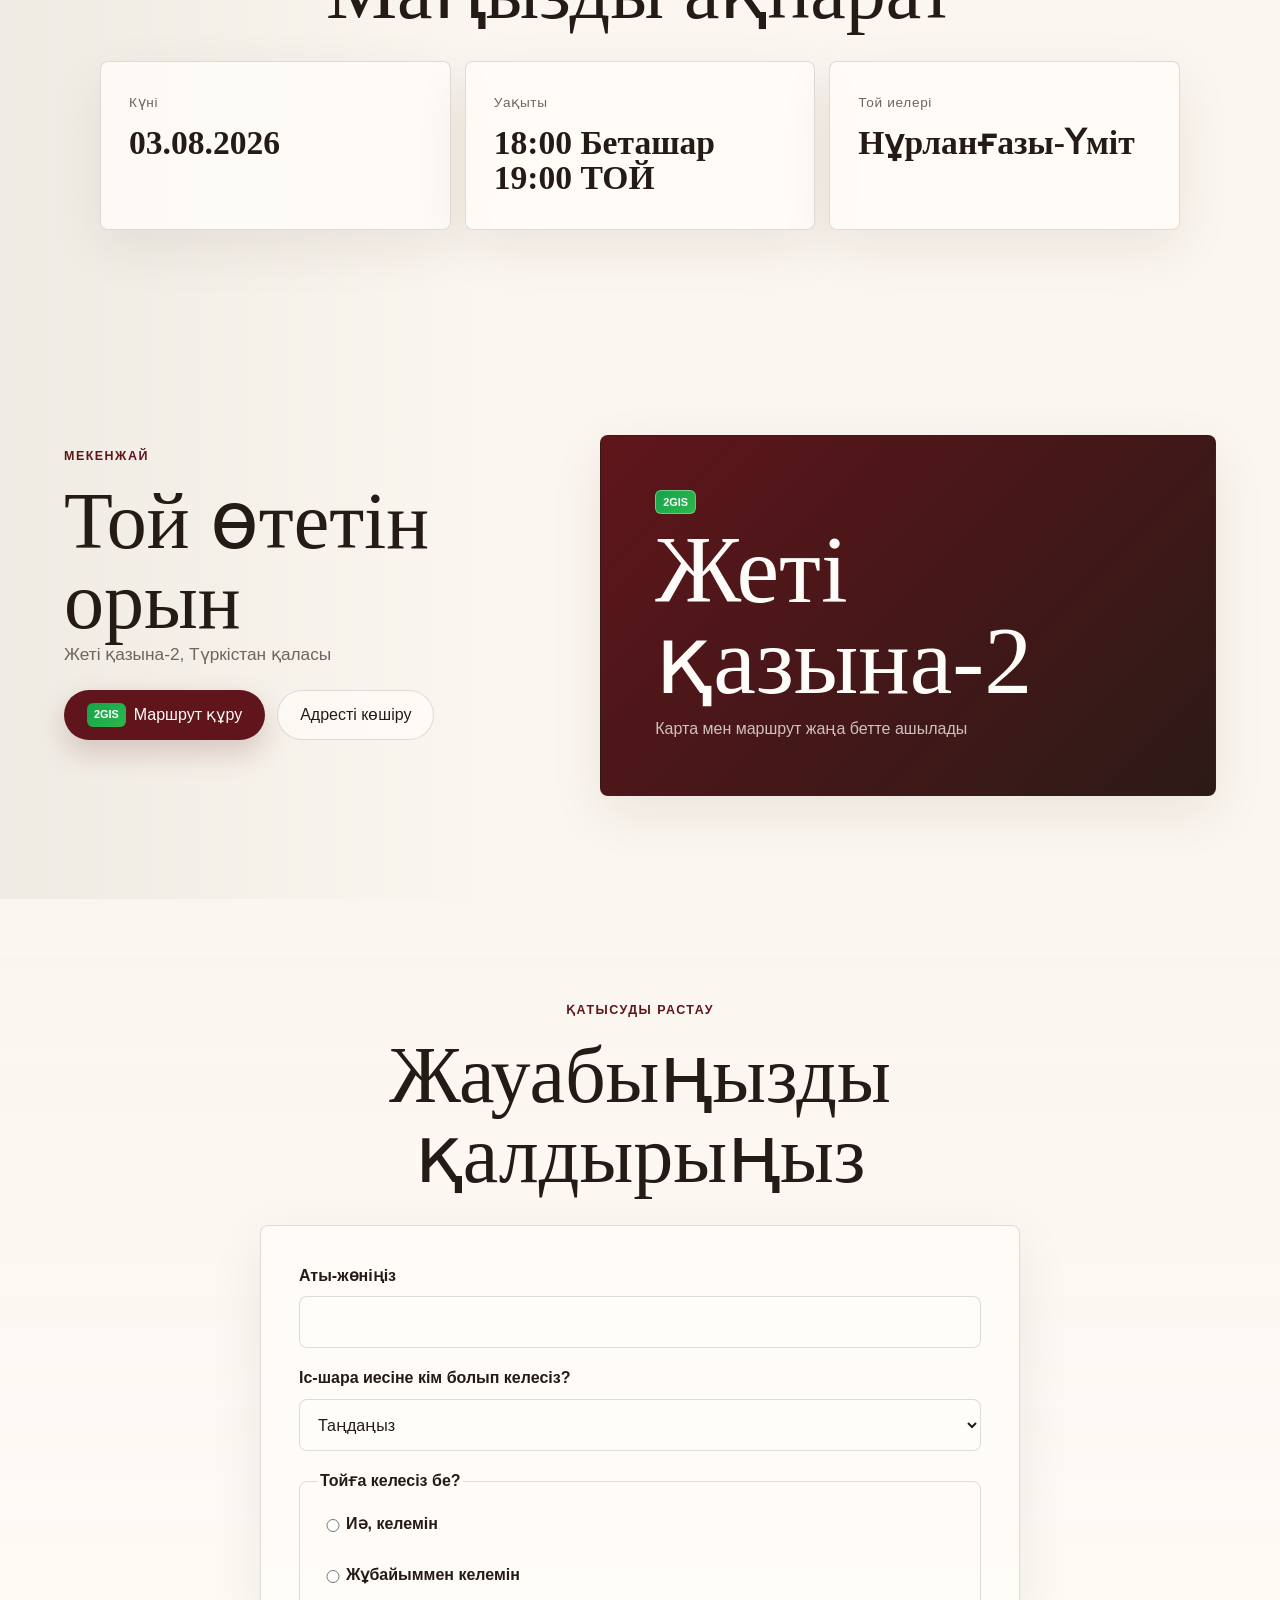
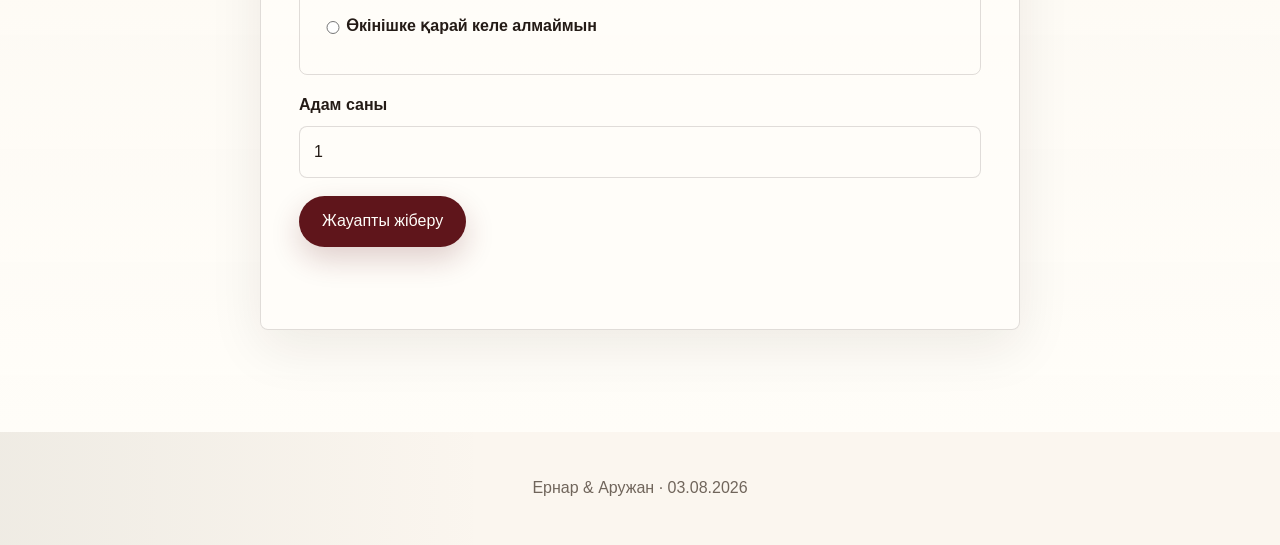
==== commit 3021f9e7: "Update wedding hosts" ====
--- a/index.html
+++ b/index.html
@@ -71,7 +71,7 @@
           </article>
           <article data-reveal="up" style="--reveal-delay: 180ms">
             <span>Той иелері</span>
-            <strong>Нұрланқазы - Үміт</strong>
+            <strong>Нұрланғазы-Үміт</strong>
           </article>
         </div>
       </section>
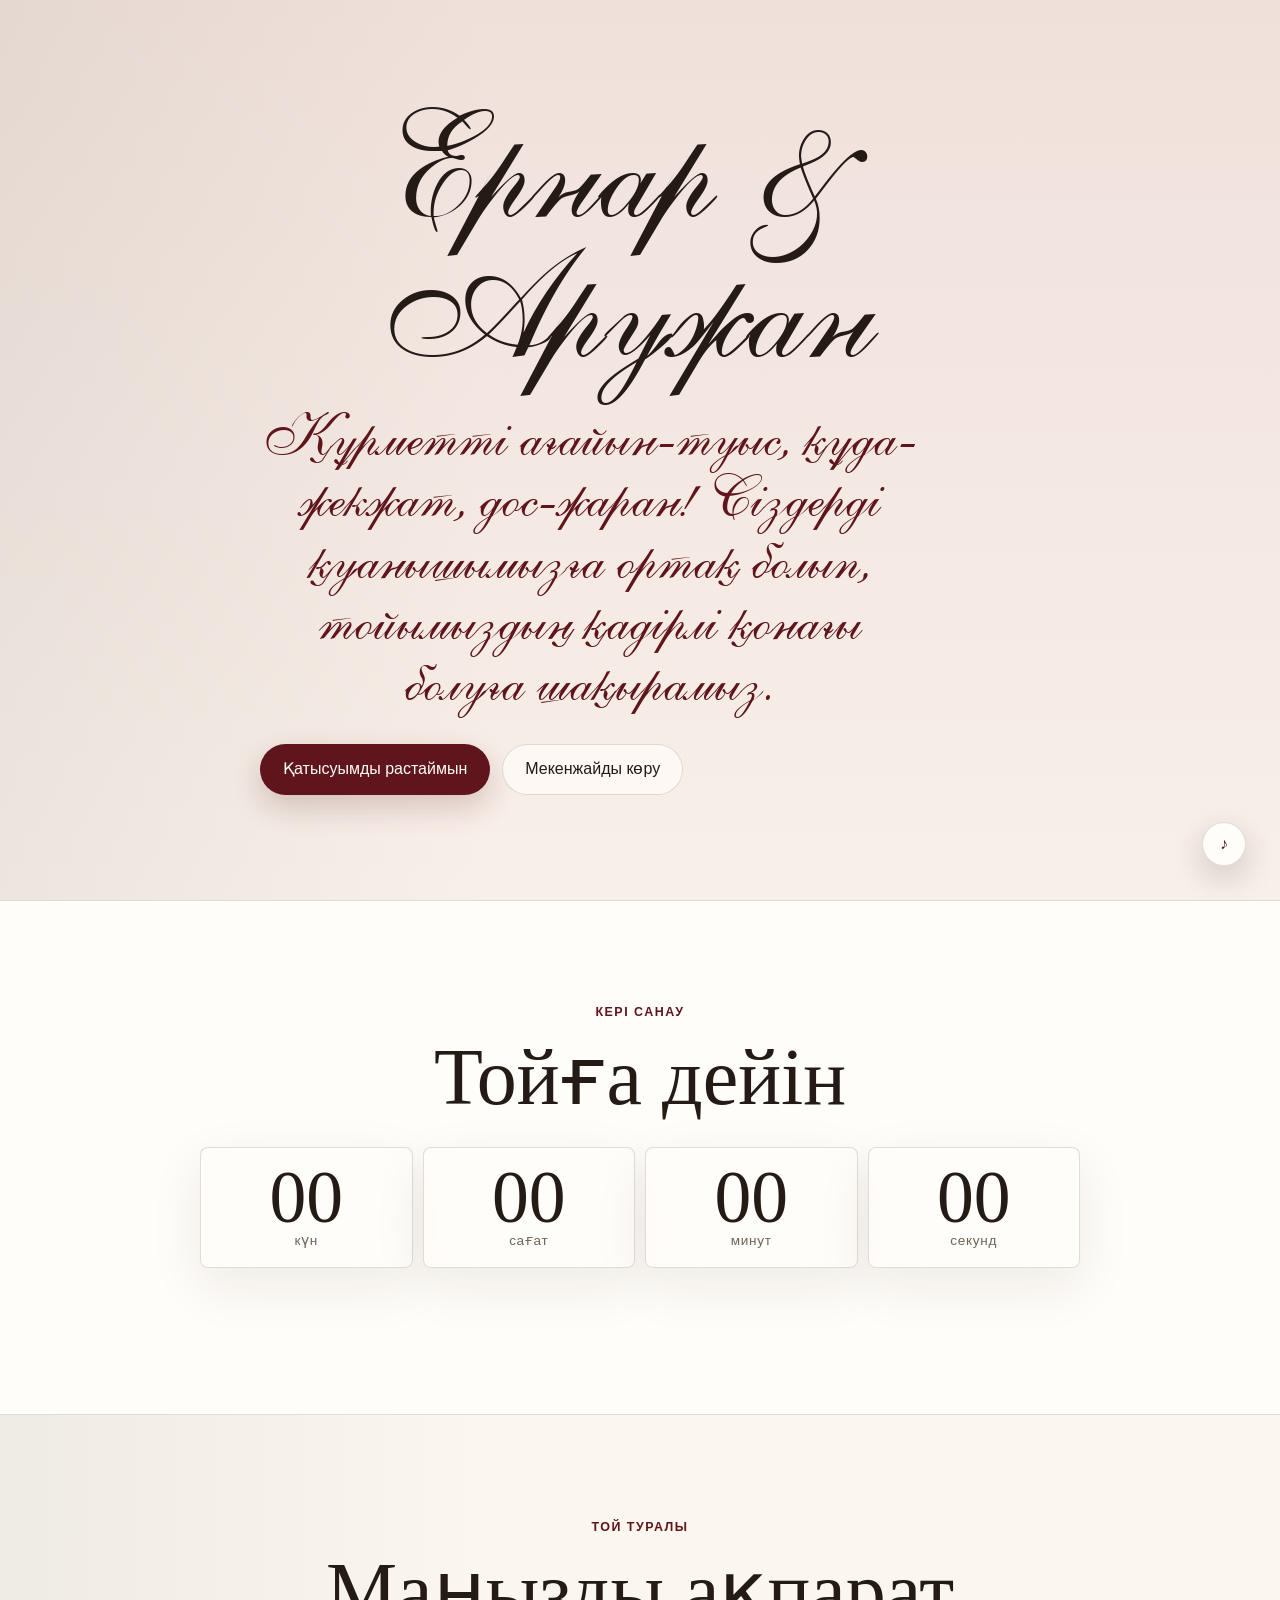
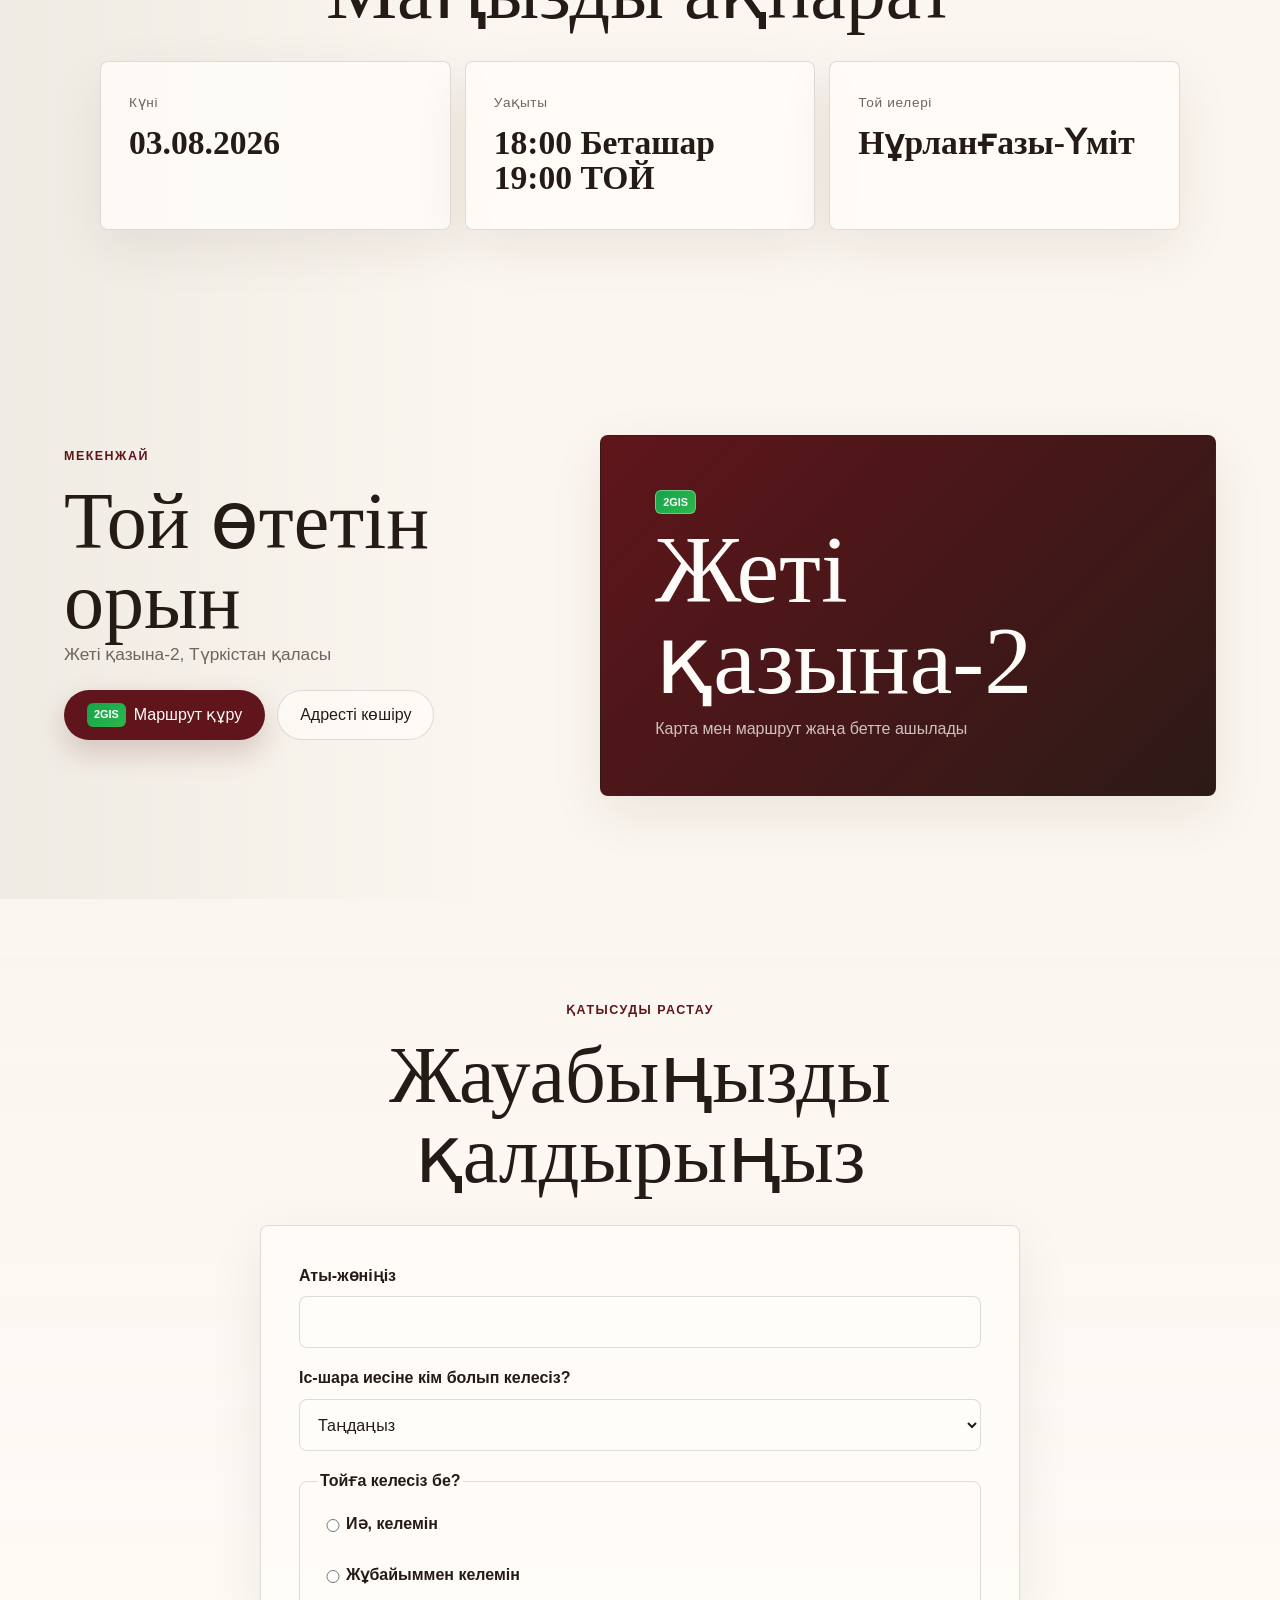
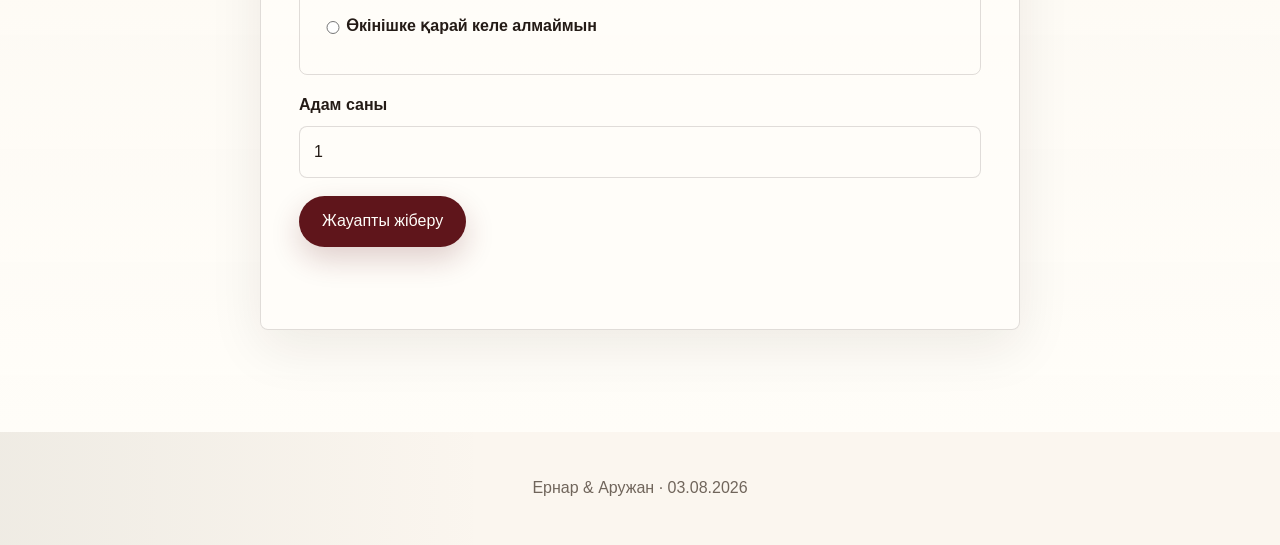
==== commit 435fe123: "Remove hero photo" ====
--- a/index.html
+++ b/index.html
@@ -25,9 +25,6 @@
 
     <main id="home">
       <section class="hero" aria-labelledby="heroTitle">
-        <figure class="hero__photo" data-reveal="fade">
-          <img src="assets/IMG_2744.JPG.jpeg" alt="Ернар мен Аружан ұлттық киімде" />
-        </figure>
         <div class="hero__content">
           <h1 id="heroTitle" data-reveal="up">Ернар & Аружан</h1>
           <p class="hero__lead" data-reveal="up">
--- a/app.css
+++ b/app.css
@@ -166,24 +166,11 @@
 .hero {
   min-height: 100svh;
   display: grid;
-  grid-template-columns: minmax(300px, 0.78fr) minmax(320px, 1fr);
-  gap: clamp(28px, 5vw, 76px);
+  grid-template-columns: minmax(0, 760px);
+  justify-content: center;
   align-items: center;
   padding: clamp(24px, 5vw, 72px);
-}
-
-.hero__photo {
-  margin: 0;
-  border-radius: var(--radius);
-  overflow: hidden;
-  box-shadow: var(--shadow);
-  background: var(--pearl);
-}
-
-.hero__photo img {
-  aspect-ratio: 4 / 5;
-  object-fit: cover;
-  object-position: 52% 42%;
+  text-align: center;
 }
 
 .hero__content {
@@ -500,7 +487,7 @@
   max-width: 1120px;
   margin: 0 auto 18px;
   display: grid;
-  grid-template-columns: repeat(3, 1fr);
+  grid-template-columns: repeat(4, 1fr);
   gap: 12px;
 }
 
@@ -514,6 +501,175 @@
   margin: 0 auto 14px;
   display: flex;
   justify-content: flex-end;
+}
+
+.admin-login {
+  position: fixed;
+  inset: 0;
+  z-index: 80;
+  display: grid;
+  place-items: center;
+  padding: 20px;
+  background: rgba(36, 27, 22, 0.52);
+  backdrop-filter: blur(10px);
+}
+
+.admin-login__panel {
+  width: min(100%, 420px);
+  border: 1px solid var(--line);
+  border-radius: var(--radius);
+  padding: 26px;
+  background: var(--pearl);
+  box-shadow: var(--shadow);
+}
+
+.admin-login__panel h2 {
+  margin: 0 0 18px;
+  font-family: Cormorant, Georgia, serif;
+  font-size: 2.6rem;
+  line-height: 1;
+  font-weight: 500;
+}
+
+.admin-login__panel label,
+.admin-add-form label {
+  display: grid;
+  gap: 8px;
+}
+
+.admin-login__panel span,
+.admin-add-form span {
+  color: var(--ink);
+  font-weight: 700;
+}
+
+.admin-login__panel input,
+.admin-add-form input,
+.admin-add-form select {
+  width: 100%;
+  min-height: 48px;
+  border: 1px solid var(--line);
+  border-radius: 8px;
+  padding: 12px 14px;
+  color: var(--ink);
+  background: var(--pearl);
+}
+
+.admin-login__panel .primary-button {
+  width: 100%;
+  margin-top: 16px;
+}
+
+.admin-toolbar,
+.admin-add-form {
+  max-width: 1120px;
+  margin: 0 auto 14px;
+}
+
+.admin-toolbar {
+  display: flex;
+  flex-wrap: wrap;
+  gap: 8px;
+}
+
+.filter-button,
+.danger-button {
+  min-height: 44px;
+  border: 1px solid var(--line);
+  border-radius: 999px;
+  padding: 10px 16px;
+  color: var(--ink);
+  background: rgba(255, 253, 249, 0.82);
+  cursor: pointer;
+  touch-action: manipulation;
+}
+
+.filter-button.is-active {
+  color: var(--pearl);
+  border-color: var(--garnet-dark);
+  background: var(--garnet-dark);
+}
+
+.admin-add-form {
+  display: grid;
+  grid-template-columns: minmax(160px, 1.2fr) minmax(150px, 1fr) minmax(190px, 1.1fr) minmax(110px, 0.6fr) auto;
+  gap: 12px;
+  align-items: end;
+  border: 1px solid var(--line);
+  border-radius: var(--radius);
+  padding: 18px;
+  background: rgba(255, 253, 249, 0.82);
+  box-shadow: 0 18px 54px rgba(38, 28, 14, 0.08);
+}
+
+.admin-add-form .status-text {
+  grid-column: 1 / -1;
+  margin: 0;
+  text-align: left;
+}
+
+.danger-button {
+  color: #7f1d1d;
+  border-color: rgba(127, 29, 29, 0.24);
+  background: rgba(254, 242, 242, 0.92);
+}
+
+.danger-button:disabled {
+  cursor: wait;
+  opacity: 0.58;
+}
+
+.thanks-overlay {
+  position: fixed;
+  inset: 0;
+  z-index: 90;
+  display: grid;
+  place-items: center;
+  padding: 20px;
+  pointer-events: none;
+  background: rgba(36, 27, 22, 0.18);
+  animation: thanks-fade 0.24s ease-out both;
+}
+
+.thanks-overlay.is-hiding {
+  animation: thanks-fade-out 0.28s ease-in both;
+}
+
+.thanks-card {
+  width: min(100%, 340px);
+  border: 1px solid rgba(185, 138, 75, 0.34);
+  border-radius: var(--radius);
+  padding: 30px 22px;
+  text-align: center;
+  background: var(--pearl);
+  box-shadow: var(--shadow);
+  animation: thanks-pop 0.34s var(--ease) both;
+}
+
+.thanks-mark {
+  width: 58px;
+  height: 58px;
+  display: grid;
+  place-items: center;
+  margin: 0 auto 14px;
+  border-radius: 50%;
+  color: var(--pearl);
+  background: var(--sage);
+  font-size: 2rem;
+  font-weight: 800;
+}
+
+.thanks-card strong {
+  display: block;
+  font-family: "Kazakh Script", Cormorant, Georgia, serif;
+  font-size: 3.25rem;
+  line-height: 1;
+  font-weight: 400;
+}
+
+.thanks-card p {
+  margin: 10px 0 0;
+  color: var(--muted);
 }
 
 body.is-admin-route {
@@ -538,7 +694,7 @@
 
 table {
   width: 100%;
-  min-width: 760px;
+  min-width: 900px;
   border-collapse: collapse;
 }
 
@@ -565,6 +721,38 @@
   text-align: center;
 }
 
+@keyframes thanks-fade {
+  from {
+    opacity: 0;
+  }
+
+  to {
+    opacity: 1;
+  }
+}
+
+@keyframes thanks-fade-out {
+  from {
+    opacity: 1;
+  }
+
+  to {
+    opacity: 0;
+  }
+}
+
+@keyframes thanks-pop {
+  from {
+    opacity: 0;
+    transform: translateY(16px) scale(0.94);
+  }
+
+  to {
+    opacity: 1;
+    transform: translateY(0) scale(1);
+  }
+}
+
 @media (prefers-reduced-motion: reduce) {
   html {
     scroll-behavior: auto;
@@ -575,20 +763,17 @@
     transform: none;
     transition: none;
   }
+
+  .thanks-overlay,
+  .thanks-overlay.is-hiding,
+  .thanks-card {
+    animation: none;
+  }
 }
 
 @media (max-width: 860px) {
-  .hero,
   .route {
     grid-template-columns: 1fr;
-  }
-
-  .hero__photo {
-    order: -1;
-  }
-
-  .hero__photo img {
-    max-height: 72svh;
   }
 
   .countdown,
@@ -600,25 +785,12 @@
 @media (max-width: 560px) {
   .hero {
     min-height: 100dvh;
-    align-content: start;
-    gap: 22px;
+    align-content: center;
     padding: max(14px, env(safe-area-inset-top)) 16px 44px;
-  }
-
-  .hero__photo {
-    width: min(100%, 420px);
-    justify-self: center;
-  }
-
-  .hero__photo img {
-    max-height: 48dvh;
-    aspect-ratio: 3 / 4;
-    object-position: 52% 36%;
   }
 
   .hero__content {
     max-width: 100%;
-    text-align: center;
   }
 
   .hero h1 {
@@ -666,6 +838,14 @@
     grid-template-columns: 1fr;
   }
 
+  .admin-add-form {
+    grid-template-columns: 1fr;
+  }
+
+  .admin-add-form .primary-button {
+    width: 100%;
+  }
+
   .section {
     padding: 48px 16px;
   }
--- a/app.css
+++ b/app.css
@@ -166,24 +166,11 @@
 .hero {
   min-height: 100svh;
   display: grid;
-  grid-template-columns: minmax(300px, 0.78fr) minmax(320px, 1fr);
-  gap: clamp(28px, 5vw, 76px);
+  grid-template-columns: minmax(0, 760px);
+  justify-content: center;
   align-items: center;
   padding: clamp(24px, 5vw, 72px);
-}
-
-.hero__photo {
-  margin: 0;
-  border-radius: var(--radius);
-  overflow: hidden;
-  box-shadow: var(--shadow);
-  background: var(--pearl);
-}
-
-.hero__photo img {
-  aspect-ratio: 4 / 5;
-  object-fit: cover;
-  object-position: 52% 42%;
+  text-align: center;
 }
 
 .hero__content {
@@ -500,7 +487,7 @@
   max-width: 1120px;
   margin: 0 auto 18px;
   display: grid;
-  grid-template-columns: repeat(3, 1fr);
+  grid-template-columns: repeat(4, 1fr);
   gap: 12px;
 }
 
@@ -514,6 +501,175 @@
   margin: 0 auto 14px;
   display: flex;
   justify-content: flex-end;
+}
+
+.admin-login {
+  position: fixed;
+  inset: 0;
+  z-index: 80;
+  display: grid;
+  place-items: center;
+  padding: 20px;
+  background: rgba(36, 27, 22, 0.52);
+  backdrop-filter: blur(10px);
+}
+
+.admin-login__panel {
+  width: min(100%, 420px);
+  border: 1px solid var(--line);
+  border-radius: var(--radius);
+  padding: 26px;
+  background: var(--pearl);
+  box-shadow: var(--shadow);
+}
+
+.admin-login__panel h2 {
+  margin: 0 0 18px;
+  font-family: Cormorant, Georgia, serif;
+  font-size: 2.6rem;
+  line-height: 1;
+  font-weight: 500;
+}
+
+.admin-login__panel label,
+.admin-add-form label {
+  display: grid;
+  gap: 8px;
+}
+
+.admin-login__panel span,
+.admin-add-form span {
+  color: var(--ink);
+  font-weight: 700;
+}
+
+.admin-login__panel input,
+.admin-add-form input,
+.admin-add-form select {
+  width: 100%;
+  min-height: 48px;
+  border: 1px solid var(--line);
+  border-radius: 8px;
+  padding: 12px 14px;
+  color: var(--ink);
+  background: var(--pearl);
+}
+
+.admin-login__panel .primary-button {
+  width: 100%;
+  margin-top: 16px;
+}
+
+.admin-toolbar,
+.admin-add-form {
+  max-width: 1120px;
+  margin: 0 auto 14px;
+}
+
+.admin-toolbar {
+  display: flex;
+  flex-wrap: wrap;
+  gap: 8px;
+}
+
+.filter-button,
+.danger-button {
+  min-height: 44px;
+  border: 1px solid var(--line);
+  border-radius: 999px;
+  padding: 10px 16px;
+  color: var(--ink);
+  background: rgba(255, 253, 249, 0.82);
+  cursor: pointer;
+  touch-action: manipulation;
+}
+
+.filter-button.is-active {
+  color: var(--pearl);
+  border-color: var(--garnet-dark);
+  background: var(--garnet-dark);
+}
+
+.admin-add-form {
+  display: grid;
+  grid-template-columns: minmax(160px, 1.2fr) minmax(150px, 1fr) minmax(190px, 1.1fr) minmax(110px, 0.6fr) auto;
+  gap: 12px;
+  align-items: end;
+  border: 1px solid var(--line);
+  border-radius: var(--radius);
+  padding: 18px;
+  background: rgba(255, 253, 249, 0.82);
+  box-shadow: 0 18px 54px rgba(38, 28, 14, 0.08);
+}
+
+.admin-add-form .status-text {
+  grid-column: 1 / -1;
+  margin: 0;
+  text-align: left;
+}
+
+.danger-button {
+  color: #7f1d1d;
+  border-color: rgba(127, 29, 29, 0.24);
+  background: rgba(254, 242, 242, 0.92);
+}
+
+.danger-button:disabled {
+  cursor: wait;
+  opacity: 0.58;
+}
+
+.thanks-overlay {
+  position: fixed;
+  inset: 0;
+  z-index: 90;
+  display: grid;
+  place-items: center;
+  padding: 20px;
+  pointer-events: none;
+  background: rgba(36, 27, 22, 0.18);
+  animation: thanks-fade 0.24s ease-out both;
+}
+
+.thanks-overlay.is-hiding {
+  animation: thanks-fade-out 0.28s ease-in both;
+}
+
+.thanks-card {
+  width: min(100%, 340px);
+  border: 1px solid rgba(185, 138, 75, 0.34);
+  border-radius: var(--radius);
+  padding: 30px 22px;
+  text-align: center;
+  background: var(--pearl);
+  box-shadow: var(--shadow);
+  animation: thanks-pop 0.34s var(--ease) both;
+}
+
+.thanks-mark {
+  width: 58px;
+  height: 58px;
+  display: grid;
+  place-items: center;
+  margin: 0 auto 14px;
+  border-radius: 50%;
+  color: var(--pearl);
+  background: var(--sage);
+  font-size: 2rem;
+  font-weight: 800;
+}
+
+.thanks-card strong {
+  display: block;
+  font-family: "Kazakh Script", Cormorant, Georgia, serif;
+  font-size: 3.25rem;
+  line-height: 1;
+  font-weight: 400;
+}
+
+.thanks-card p {
+  margin: 10px 0 0;
+  color: var(--muted);
 }
 
 body.is-admin-route {
@@ -538,7 +694,7 @@
 
 table {
   width: 100%;
-  min-width: 760px;
+  min-width: 900px;
   border-collapse: collapse;
 }
 
@@ -565,6 +721,38 @@
   text-align: center;
 }
 
+@keyframes thanks-fade {
+  from {
+    opacity: 0;
+  }
+
+  to {
+    opacity: 1;
+  }
+}
+
+@keyframes thanks-fade-out {
+  from {
+    opacity: 1;
+  }
+
+  to {
+    opacity: 0;
+  }
+}
+
+@keyframes thanks-pop {
+  from {
+    opacity: 0;
+    transform: translateY(16px) scale(0.94);
+  }
+
+  to {
+    opacity: 1;
+    transform: translateY(0) scale(1);
+  }
+}
+
 @media (prefers-reduced-motion: reduce) {
   html {
     scroll-behavior: auto;
@@ -575,20 +763,17 @@
     transform: none;
     transition: none;
   }
+
+  .thanks-overlay,
+  .thanks-overlay.is-hiding,
+  .thanks-card {
+    animation: none;
+  }
 }
 
 @media (max-width: 860px) {
-  .hero,
   .route {
     grid-template-columns: 1fr;
-  }
-
-  .hero__photo {
-    order: -1;
-  }
-
-  .hero__photo img {
-    max-height: 72svh;
   }
 
   .countdown,
@@ -600,25 +785,12 @@
 @media (max-width: 560px) {
   .hero {
     min-height: 100dvh;
-    align-content: start;
-    gap: 22px;
+    align-content: center;
     padding: max(14px, env(safe-area-inset-top)) 16px 44px;
-  }
-
-  .hero__photo {
-    width: min(100%, 420px);
-    justify-self: center;
-  }
-
-  .hero__photo img {
-    max-height: 48dvh;
-    aspect-ratio: 3 / 4;
-    object-position: 52% 36%;
   }
 
   .hero__content {
     max-width: 100%;
-    text-align: center;
   }
 
   .hero h1 {
@@ -666,6 +838,14 @@
     grid-template-columns: 1fr;
   }
 
+  .admin-add-form {
+    grid-template-columns: 1fr;
+  }
+
+  .admin-add-form .primary-button {
+    width: 100%;
+  }
+
   .section {
     padding: 48px 16px;
   }
